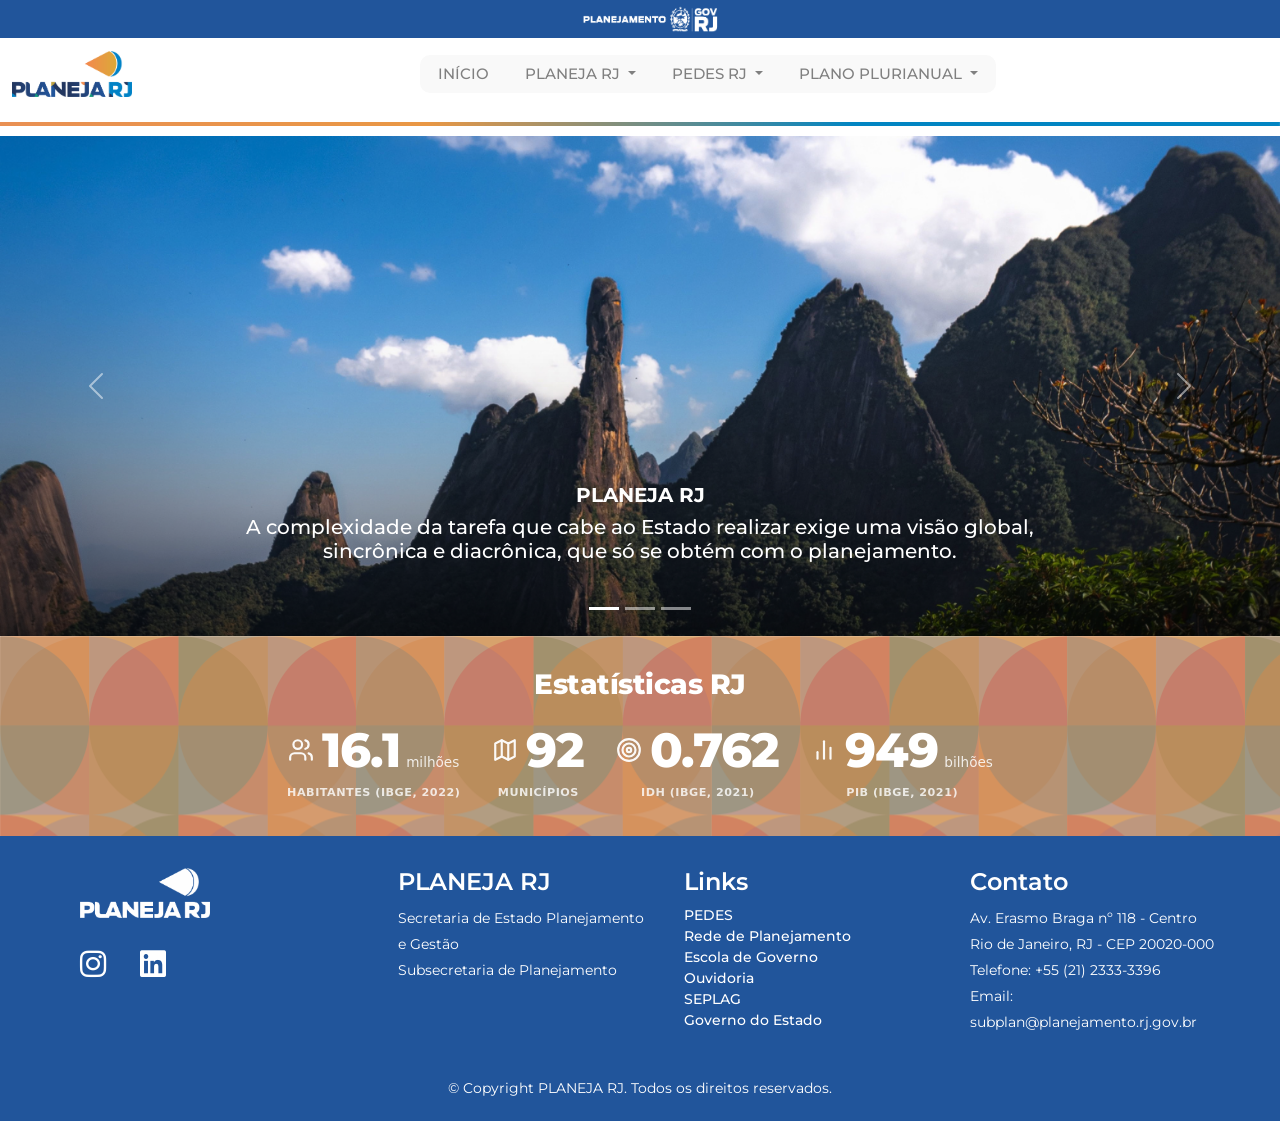
==== index.html @ cf270f9d "Adiciona arquivos do site PlanejaRJ" ====
<!DOCTYPE html>
<html lang="pt-br">

<head>

  <meta charset="UTF-8">
  <meta name="viewport" content="width=device-width, initial-scale=1.0">
  <title>PLANEJA RJ</title>
  <link href="./css/bootstrap.css" rel="stylesheet">
  <link rel="stylesheet" href="https://cdnjs.cloudflare.com/ajax/libs/font-awesome/6.5.1/css/all.min.css"
    integrity="sha512-DTOQO9RWCH3ppGqcWaEA1BIZOC6xxalwEsw9c2QQeAIftl+Vegovlnee1c9QX4TctnWMn13TZye+giMm8e2LwA=="
    crossorigin="anonymous" referrerpolicy="no-referrer" />
  <link href="./style.css" rel="stylesheet">
  <link rel="preconnect" href="https://fonts.googleapis.com">
  <link rel="preconnect" href="https://fonts.gstatic.com" crossorigin>
  <link href="https://fonts.googleapis.com/css2?family=Montserrat:ital,wght@0,100..900;1,100..900&display=swap"
    rel="stylesheet">
  <link rel="icon" type="image/png" sizes="16x16" href="./img/logos/marca_rede_simbolo.png">
  <meta name="adopt-website-id" content="80d0bc96-62ac-4c4d-8ab5-12bcbbb81f95" />
  <script src="//tag.goadopt.io/injector.js?website_code=80d0bc96-62ac-4c4d-8ab5-12bcbbb81f95"
    class="adopt-injector"></script>
</head>

<body>
  <section class="topo">
    <div class="link-topo">
      <!-- <a href="http://www.siplag.rj.gov.br/" class="footer-link">SIPLAG</a>
      <a href="https://siafe2.fazenda.rj.gov.br/Siafe/faces/login.jsp;jsessionid=0A091C502196FD115B2748863DC5B633"
        class="footer-link">SIAFE</a> -->
    </div>
    <div class="logoss">
      <div class="logos-topo">
        <a href="https://redeplan.planejamento.rj.gov.br/" target="_blank" class="redinv-topo"> <img class="redinv-topo"
            src="./assets/img/logos/redeplan_marca_reduzida_negativo.png" alt="Rede de Planejamento">
        </a>

        <a href="https://pedes.planejamento.rj.gov.br/" target="_blank" class="redor-topo"> <img class="redor-topo"
            src="./assets/img/logos/pedes_marca_2026_negativo.png" alt="PEDES">
        </a>
      </div>
    </div>
    <img class="planejamento-topo" src="./assets/img/logos/Avatar_Planejamento_Negativo.png" alt="">
  </section>

  <header>
    <nav class="navbar navbar-expand-lg bg-body-tertiary">
      <div class="container-fluid">
        <a class="navbar-brand" href="./index.html"><img class="logo" src="./assets/img/logos/planeja_rj_cor.png"
            alt="Planeja RJ"></a>
        <button class="navbar-toggler" type="button" data-bs-toggle="collapse" data-bs-target="#navbarNav"
          aria-controls="navbarNav" aria-expanded="false" aria-label="Toggle navigation">
          <span class="navbar-toggler-icon"></span>
        </button>
        <div class="collapse navbar-collapse justify-content-center" id="navbarNav">
          <ul class="navbar-nav bgnav">
            <li class="nav-item">
              <a class="nav-link" aria-current="page" href="./index.html">INÍCIO</a>
            </li>
            <li class="nav-item dropdown">
              <a class="nav-link dropdown-toggle" href="#" role="button" data-bs-toggle="dropdown"
                aria-expanded="false">
                PLANEJA RJ
              </a>
              <ul class="dropdown-menu">
                <li><a class="dropdown-item" href="./PLANEJA/o-que-e.html">O que é?</a></li>
                <li><a class="dropdown-item" href="./PLANEJA/longo-prazo.html">Horizonte de longo prazo</a>
                </li>
                <li><a class="dropdown-item" href="./PLANEJA/visao-territorial.html">Visão territorial</a></li>
                <li><a class="dropdown-item" href="./PLANEJA/gestao-evidencias.html">Gestão baseada em evidências</a>
                </li>
                <li><a class="dropdown-item" href="./PLANEJA/estudos-publicacoes.html">Estudos e Publicações</a></li>
              </ul>
            </li>
            <li class="nav-item dropdown">
              <a class="nav-link dropdown-toggle" href="#" role="button" data-bs-toggle="dropdown"
                aria-expanded="false">
                PEDES RJ
              </a>
              <ul class="dropdown-menu">
                <li><a class="dropdown-item" href="./PEDES/o-que-e-pedes.html">O que é?</a></li>
                <li><a class="dropdown-item" href="./PEDES/missoes.html">Missões</a></li>
                <li><a class="dropdown-item" href="./PEDES/ciclo-pedes.html">Ciclo Pedes</a></li>
                <li><a class="dropdown-item" href="./PEDES/monitoramento.html">Monitoramento</a></li>
                <li><a class="dropdown-item" href="./PEDES/legislacao-pedes.html">Legislação</a></li>
              </ul>
            </li>
            <li class="nav-item dropdown">
              <a class="nav-link dropdown-toggle" href="#" role="button" data-bs-toggle="dropdown"
                aria-expanded="false">
                PLANO PLURIANUAL
              </a>
              <ul class="dropdown-menu">
                <li><a class="dropdown-item" href="./PPA/o-que-e-ppa.html">O que é?</a></li>
                <li><a class="dropdown-item" href="./PPA/monitoramento.html">Monitoramento</a></li>
                <li><a class="dropdown-item" href="./PPA/legislacao-ppa.html">Legislação</a></li>
              </ul>
            </li>
          </ul>
        </div>
        <a href="https://www.rj.gov.br/" target="_blank" class="logoplanejamento">
          <img class="logoplanejamento" src="../assets/img/logos/Avatar_Planejamento.png" alt=""></a>
      </div>
    </nav>
    <img class="line" src="./assets/img/logos/linha.png" alt="">
  </header>

  <section>
    <!-- <div class="texto-geral text-justify texto-sitee"> -->
      <div id="carouselExampleCaptions" class="carousel slide">
        <div class="carousel-indicators">
          <button type="button" data-bs-target="#carouselExampleCaptions" data-bs-slide-to="0" class="active"
            aria-current="true" aria-label="Slide 1"></button>
          <button type="button" data-bs-target="#carouselExampleCaptions" data-bs-slide-to="1"
            aria-label="Slide 2"></button>
          <button type="button" data-bs-target="#carouselExampleCaptions" data-bs-slide-to="2"
            aria-label="Slide 3"></button>
        </div>
        <div class="carousel-inner">
          <div class="carousel-item active">
            <img src="./assets/img/home/dedo.png" class="d-block w-100 h-100" alt="...">
            <div class="carousel-caption d-none d-md-block">
              <h5><B>PLANEJA RJ</B></h5>
              <h5>A complexidade da tarefa que cabe ao Estado realizar exige uma visão global, sincrônica e diacrônica,
                que só se obtém com o planejamento.</h5><br>
              <!-- <p class="text-center">akjakj ahajahaaoa aoaoaija aoajoaijaoi aoaoajoajoa.</p> -->
            </div>
          </div>
          <div class="carousel-item">
            <img src="./assets/img/home/mac.png" class="d-block w-100 h-100" alt="...">
            <div class="carousel-caption d-none d-md-block">
              <h5><B>PLANEJA RJ</B></h5>
              <h5>O Estado não é um espaço estático e o planejamento territorial deve compreender e atuar sobre as
                mudanças, absorvendo os conflitos e contradições da produção socioeconômica de territórios e regiões.
              </h5><br>
              <!-- <p class="text-center">akjakj ahajahaaoa aoaoaija aoajoaijaoi aoaoajoajoa.</p> -->
            </div>
          </div>
          <div class="carousel-item">
            <img src="./assets/img/home/paraty.png" class="d-block w-100 h-100" alt="...">
            <div class="carousel-caption d-none d-md-block">
              <h5><B>PLANEJA RJ</B></h5>
              <h5>Planejar é traçar um caminho para um objetivo: <BR>é a primeira função da administração e a base das
                demais.</h5><br>
              <!-- <p class="text-center">akjakj ahajahaaoa aoaoaija aoajoaijaoi aoaoajoajoa.</p> -->
            </div>
          </div>
        </div>
        <button class="carousel-control-prev" type="button" data-bs-target="#carouselExampleCaptions"
          data-bs-slide="prev">
          <span class="carousel-control-prev-icon" aria-hidden="true"></span>
          <span class="visually-hidden">Previous</span>
        </button>
        <button class="carousel-control-next" type="button" data-bs-target="#carouselExampleCaptions"
          data-bs-slide="next">
          <span class="carousel-control-next-icon" aria-hidden="true"></span>
          <span class="visually-hidden">Next</span>
        </button>
      </div>
    </div>
    <!-- <br> -->

    <section class="stats-section">
      <h2 class="stats-title">Estatísticas RJ</h2>

      <div class="stats-grid">
        <!-- Item 1 -->
        <div class="stat-card">
          <div class="stat-number-box">
            <svg class="stat-icon" viewBox="0 0 24 24" fill="none" stroke="currentColor" stroke-width="2"
              stroke-linecap="round" stroke-linejoin="round">
              <path d="M16 21v-2a4 4 0 0 0-4-4H6a4 4 0 0 0-4 4v2"></path>
              <circle cx="9" cy="7" r="4"></circle>
              <path d="M22 21v-2a4 4 0 0 0-3-3.87"></path>
              <path d="M16 3.13a4 4 0 0 1 0 7.75"></path>
            </svg>
            <span class="stat-num" data-target="16.1" data-decimals="1">0</span>
            <span class="stat-unit">milhões</span>
          </div>
          <p class="stat-label">HABITANTES (IBGE, 2022)</p>
        </div>

        <!-- Item 2 -->
        <div class="stat-card">
          <div class="stat-number-box">
            <svg class="stat-icon" viewBox="0 0 24 24" fill="none" stroke="currentColor" stroke-width="2"
              stroke-linecap="round" stroke-linejoin="round">
              <path d="M3 6l6-3 6 3 6-3v15l-6 3-6-3-6 3V6z"></path>
              <path d="M9 3v15"></path>
              <path d="M15 6v15"></path>
            </svg>
            <span class="stat-num" data-target="92" data-decimals="0">0</span>
          </div>
          <p class="stat-label">MUNICÍPIOS</p>
        </div>

        <!-- Item 3 -->
        <div class="stat-card">
          <div class="stat-number-box">
            <svg class="stat-icon" viewBox="0 0 24 24" fill="none" stroke="currentColor" stroke-width="2"
              stroke-linecap="round" stroke-linejoin="round">
              <circle cx="12" cy="12" r="10"></circle>
              <circle cx="12" cy="12" r="6"></circle>
              <circle cx="12" cy="12" r="2"></circle>
            </svg>
            <span class="stat-num" data-target="0.762" data-decimals="3">0</span>
          </div>
          <p class="stat-label">IDH (IBGE, 2021)</p>
        </div>

        <!-- Item 4 -->
        <div class="stat-card">
          <div class="stat-number-box">
            <svg class="stat-icon" viewBox="0 0 24 24" fill="none" stroke="currentColor" stroke-width="2"
              stroke-linecap="round" stroke-linejoin="round">
              <line x1="18" y1="20" x2="18" y2="10"></line>
              <line x1="12" y1="20" x2="12" y2="4"></line>
              <line x1="6" y1="20" x2="6" y2="14"></line>
            </svg>
            <span class="stat-num" data-target="949" data-decimals="0">0</span>
            <span class="stat-unit">bilhões</span>
          </div>
          <p class="stat-label">PIB (IBGE, 2021)</p>
        </div>
      </div>
    </section>

  </section>

  <footer>
    <div id="footer_content">
      <div id="footer_contacts menuu">
        <img class="img-footer" src="./assets/img/logos/planeja_rj_branco.png" alt=""><br><br>
        <div class="logos-footer">
          <!-- <div id="footer_socialmedia">
            <a href="https://www.youtube.com/@RededePlanejamentoRJ/videos" target="_blank" class="footer-link"
              id="youtube">
              <i class="fa-brands fa-youtube"></i>
            </a>
          </div> -->
          <div id="footer_socialmedia">
            <a href="https://www.instagram.com/seplagrj?igsh=MXRneDh1bnNnc2w5aA==" target="_blank" class="footer-link"
              id="instagram">
              <i class="fa-brands fa-instagram"></i>
            </a>
          </div>
          <div id="footer_socialmedia">
            <a href="https://www.linkedin.com/company/seplagrj/?originalSubdomain=br" target="_blank"
              class="footer-link" id="linkedin">
              <i class="fa-brands fa-linkedin"></i>
            </a>
          </div>
        </div>
        <!-- <div class="logos-footer">
          <div class="logos-footer2">
            <a href="" target="_blank"><img class="redor" src="../img/logos/redor-negativo.svg" alt=""></a>
            <a href="" target="_blank"><img class="redor" src="../img/logos/redinv-negativo.svg" alt=""></a>
            <a href="" target="_blank"><img class="redor" src="../img/logos/redeplan-negativo.svg" alt=""></a>
          </div>
        </div> -->
      </div>

      <ul class="footer-list menuuu">
        <li>
          <h4>PLANEJA RJ</h4>
        </li>
        <p>Secretaria de Estado Planejamento e Gestão<br>
          Subsecretaria de Planejamento
        </p>
      </ul>

      <ul class="footer-list menuu">
        <li>
          <h4>Links</h4>
        </li>
        <li><a href="https://pedes.planejamento.rj.gov.br/" target="_blank" class="footer-link">PEDES</a></li>
        <li><a href="https://redeplan.planejamento.rj.gov.br/" target="_blank" class="footer-link">Rede de
            Planejamento</a></li>
        <li><a href="https://egep.planejamento.rj.gov.br/egep/" target="_blank" class="footer-link">Escola de
            Governo</a></li>
        <li><a href="https://www.rj.gov.br/planejamento/Ouvidoria_Interna_e_Transparencia" target="_blank"
            class="footer-link">Ouvidoria</a></li>
        <li><a href="https://www.rj.gov.br/planejamento/" target="_blank" class="footer-link">SEPLAG</a></li>
        <li><a href="https://www.rj.gov.br/" target="_blank" class="footer-link">Governo do Estado</a></li>
      </ul>

      <ul class="footer-list menuuu">
        <li>
          <h4>Contato</h4>
        </li>
        <p>
          Av. Erasmo Braga nº 118 - Centro <br>
          Rio de Janeiro, RJ - CEP 20020-000<br>
          Telefone: +55 (21) 2333-3396 <br>
          Email: subplan@planejamento.rj.gov.br
        </p>
      </ul>
    </div>

    <p class="fim">© Copyright PLANEJA RJ. Todos os direitos reservados.</p>
  </footer>


  <script src="./js/jquery.min.js"></script>
  <script src="./js/navbar-rodape.js"></script>
  <script src="./js/bootstrap.bundle.js"></script>
  <script src="./js/cookies.js"></script>


  <script>
    document.addEventListener("DOMContentLoaded", () => {
      const counters = document.querySelectorAll(".stat-num");
      const duration = 1200; // Animação rápida de 1.2s

      const animateCounter = (counter) => {
        const target = parseFloat(counter.getAttribute("data-target"));
        const decimals = parseInt(counter.getAttribute("data-decimals")) || 0;
        const startTime = performance.now();

        const update = (currentTime) => {
          const elapsed = currentTime - startTime;
          const progress = Math.min(elapsed / duration, 1);

          // Suavização (Ease-out quad)
          const easeProgress = 1 - Math.pow(1 - progress, 2);
          const currentVal = easeProgress * target;

          counter.innerText = currentVal.toFixed(decimals);

          if (progress < 1) {
            requestAnimationFrame(update);
          } else {
            counter.innerText = target.toFixed(decimals);
          }
        };

        requestAnimationFrame(update);
      };

      const observer = new IntersectionObserver((entries, observer) => {
        entries.forEach(entry => {
          if (entry.isIntersecting) {
            animateCounter(entry.target);
            observer.unobserve(entry.target);
          }
        });
      }, { threshold: 0.4 });

      counters.forEach(counter => observer.observe(counter));
    });
  </script>

</body>

</html>
---- style.css ----
/* GERAL */

:root {
  --azulclaro: #569efe;
  --azulescuro: #21559b;
  --laranja: #3399ff;
  --dourado: #cc9900;
  --verde: #009900;
  --verdeclaro: #5ca47a;
  --cinzatopo: #f9f9f9;
  --cinzaescuro: #66666a;
  --branco: #fff;
  --pretoclaro: #15233c;
  --redesfundo: #0F5D96;
}

body {
  font-size: 17px;
  font-family: "Montserrat", sans-serif;
}


h1 {
  padding: 15px;
  font-size: 28px;
  font-weight: 700;
  text-align: center;
  color: var(--azulescuro);
}

p {
  text-align: left;
  line-height: 26px;
}

a {
  color: var(--laranja);
  padding: 0px;
  font-weight: 700;
  font-size: 17px;
  text-decoration: none;
}

a:hover {
  color: var(--azulescuro);
  transition: all 0.4s;
}

strong {
  color: var(--cinzaescuro);
}

h4 {
  font-weight: 600;
}

.texto-geral {
  line-height: 31px;
  color: var(--cinzaescuro);
  font-size: 18px;
  font-weight: 400;
}

.azull {
  color: var(--azulescuro);
}

/* TOPO */

.topo {
  display: flex;
  align-items: center;
  justify-content: space-between;
  background-color: var(--azulescuro);
  padding: 2px 0px;
  font-weight: 500;
}

.link-topo>a {
  color: var(--branco);
  font-size: 14px;
  margin: 0px 10px;
  font-weight: 500;
}

.link-topo {
  margin-left: 150px;
}


.redor,
.redinv,
.redeplan img {
  width: 28px;
}

.redinv-topo {
  width: 85px;
}

.redor-topo {
  width: 68px;
  margin-right: 7px;
  margin-left: 5px;
}

.links-topo-titulo {
  color: var(--branco);
  font-size: 14px;
  margin: 0px 10px;
  margin-right: 20px;
}

.logoss {
  display: flex;
  align-items: center;
  margin-right: 30px;
}

.logos-topo {
  margin-right: 115px;
  padding-bottom: 2px;
}

.nome {
  display: inline-block;
  color: var(--branco);
  font-size: 16px;
  margin: 0px 10px 0px 0px;
}

.planejamento-topo {
  width: 150px;
  height: auto;
  margin: auto;
}

.offset-md-1-1 {
  margin-left: 7%;
}

@media screen and (max-width: 1650px) {
  .logos-topo {
    margin-right: 0px;
  }

  .logoss {
    margin-right: 20px;
  }
}

@media screen and (max-width: 1400px) {

  .offset-md-1-1 {
    margin-left: 18%;
  }
}

@media screen and (max-width: 1199px) {

  .offset-md-1-1 {
    margin-left: 10%;
  }
}

@media screen and (max-width: 991px) {

  .offset-md-1-1 {
    margin-left: 20%;
  }
}

@media screen and (max-width: 768px) {

  .offset-md-1-1 {
    margin-left: 15%;
  }
}

@media screen and (max-width: 768px) {

  .offset-md-1-1 {
    margin-left: 10%;
  }
}

@media screen and (max-width: 1300px) {

  .logos-topo,
  .link-topo {
    display: none;
  }
}

@media screen and (min-width: 1300px) {
  .planejamento-topo {
    display: none;
  }
}

/* MENU */

.logo {
  width: 120px;
  height: 60px;
  margin-left: 150px;
  height: auto;
}

.logoplanejamento {
  display: inline;
  width: 270px;
  height: 60px;
  max-width: 100%;
  margin-right: 120px;
  height: auto;
}

.logoplanejamento2 {
  display: none;
}

.bgnav {
  background-color: #f9f9f9;
  border-radius: 10px;
  font-weight: bold;
}

.bgnav li {
  padding-right: 10px;
  padding-left: 10px;
}

.nav-link {
  color: #808080;
  font-family: "Montserrat", sans-serif;
  font-size: 15px;
  font-weight: 500;
}

.nav-link:hover {
  color: var(--laranja);
}

.navbar-nav .nav-link.active,
.navbar-nav .nav-link.show {
  color: var(--laranja);
  font-weight: 600;
}

.line {
  width: 100%;
}

.links {
  font-weight: 500;
  color: var(--azulescuro);
}

.dropdown-item {
  display: block;
  width: 100%;
  padding: var(--bs-dropdown-item-padding-y) var(--bs-dropdown-item-padding-x);
  clear: both;
  font-size: 16px;
  font-weight: 500;
  color: #808080;
  text-align: inherit;
  text-decoration: none;
  white-space: nowrap;
  background-color: transparent;
  border: 0;
  border-radius: var(--bs-dropdown-item-border-radius, 0);
}

.dropdown-item:hover,
.dropdown-item:focus {
  color: var(--bs-dropdown-link-hover-color);
  background-color: var(--bs-dropdown-link-hover-bg);
  font-weight: 600;
  transform: 0.3;
}

/* LISTA */

.lista {
  text-align: left;
}

/* FOTO */

.foto {
  display: flex;
  width: 100%;
  text-align: center;
  margin: 30px 0px;
}

.marcacao {
  margin: 10px 300px;
}

/* PAINEL */

.modal-painel {
  display: flex;
  justify-content: center;
  border: none;
  width: 100% !important;
  height: 100vh !important;
  margin-top: 0px;
  overflow: hidden;
}

.testedecima {
  display: flex;
  justify-content: center;
  position: absolute;
  background-color: var(--azulescuro);
  color: var(--branco);
  height: 48px;
  width: 100vw;
  font-size: 30px;
  font-weight: 700;
}

.caderno {
  display: flex;
  justify-content: center;
  position: absolute;
  color: var(--branco);
  height: 48px;
  width: 100vw;
  font-size: 30px;
  font-weight: 700;
  background-color: #5CA47A;
}

@media screen and (max-width: 1150px) {
  .modal-painel {
    padding: 0px 20px;
  }
}

.section-description {
  text-align: center;
  margin: 50px 145px;
}

/* GRID */

.grid {
  display: grid;
  margin: 0% 9%;
  grid-template-columns: 1fr 1fr 1fr;
  grid-template-rows: 1fr 1fr;
  gap: 5px 5px;
  grid-auto-flow: row;
  grid-template-areas:
    "g1 g2 g2"
    "g1 g3 g4"
    ". . .";
}

.g1 {
  grid-area: g1;
}

.g1 img {
  grid-area: g1;
}

.crr {
  position: absolute;
  margin-left: -50px;
  margin-top: -100px;
  z-index: 1;
}

.cards {
  display: flex;
  flex-direction: column;
  justify-content: flex-end;
  height: 100%;
  padding: 30px;
  position: relative;
  z-index: 2;
}

.g2 {
  grid-area: g2;
  background-image: url(./assets/img/home/site_banner_home02.png);
  background-size: cover;
}

.g3 {
  grid-area: g3;
  background-image: url(./assets/img/home/site_banner_home03.png);
  background-size: auto;
  background-position: top;
}

.g4 {
  grid-area: g4;
  background-image: url(./assets/img/home/site_banner_home04.png);
  background-size: cover;
}

.titulo-card,
.descricao-card {
  margin: 5px;
}

.titulo-card {
  align-self: flex-start;
  background-color: rgba(255, 255, 255, 0.2);
  color: var(--branco);
  border: 2px solid var(--branco);
  padding: 5px 10px;
  font-size: 15px;
  font-weight: bold;
  text-transform: uppercase;
}

.descricao-card {
  margin-top: 10px;
  font-size: 18px;
  color: var(--branco);
  font-weight: 400;
}

.aaa {
  position: relative;
  background-size: cover;
  background-position: center;
}

.aaa::before {
  content: "";
  position: absolute;
  top: 67%;
  left: 0;
  width: 100%;
  height: 33%;
  background-image: linear-gradient(to top, rgba(10, 43, 95, 0.557), transparent);
  z-index: 1;
}

.aaa:hover::before {
  transition: 0.3s;
  background-image: linear-gradient(to top,
      rgba(9, 22, 41, 0.765),
      transparent);
}

.item:hover {
  color: var(--branco);
}

@media screen and (max-width: 1650px) {
  .logoplanejamento {
    margin-right: 0px;
  }

  .logo,
  .link-topo {
    margin-left: 10px;
  }
}

@media screen and (max-width: 1299px) {
  .logo {
    margin-left: 0px;
  }

  .logoplanejamento,
  .links-topo-titulo {
    display: none;
  }

  .descricao-card {
    font-size: 14px;
  }

  .titulo-card {
    font-size: 14px;
  }
}

/* @media screen and (max-width: 900px) {

.carousel-item.active,
  .carousel-item-next,
  .carousel-item-prev {
    height: auto;
  }
} */

@media screen and (max-width: 991px) {
  .grid {
    display: flex;
    flex-direction: column;
  }

  .aaa {
    height: 180px;
  }

  .carousel-item {
    height: 100%;
  }

  .crr {
    position: absolute;
    margin-left: -20px;
  }

  .d-md-block {
    display: block !important;
  }
}

/* FOOTER */

footer {
  margin-top: 100px;
  width: 100%;
  color: var(--branco);
  font-size: 14px;
}

footer>h4 {
  font-weight: bolder;
  margin: 0px;
  padding: 0px;
}

.footer-list {
  display: flex;
  flex-direction: column;
  gap: 0.25;
  list-style: none;
}

.footer-link {
  text-decoration: none;
  margin: 0px;
  font-size: 14px;
  font-weight: 500;
}

.img-fluid {
  width: 100%;
  height: 100%;
  object-fit: cover;
  /* Preenche todo o bloco sem deixar sobra preta */
  object-position: center 35%;
  /* Move a imagem/ícone levemente para cima para centralizar visualmente */
  display: block;
}

.img-footer {
  width: 130px;
}

.logos-footer {
  display: flex;
  gap: 20px;
  padding: 10px 0px 0px 0px;
}

.logos-footer2>a {
  margin: 0px;
  padding: 0px 30px 0px 0px;
}

#footer_content {
  background-color: var(--azulescuro);
  display: grid;
  grid-template-columns: repeat(4, 1fr);
  padding: 2rem 3.5rem 0.5rem 5rem;
}

#footer_contacts {
  margin-bottom: 0.75rem;
  padding: 0px 0px 0px 32px;
}

#footer_socialmedia {
  display: flex;
  text-decoration: none;
  gap: 2rem;
}

#footer_socialmedia,
.footer-link {
  height: 2.5rem;
  width: 2.5rem;
  color: var(--branco);
  transition: all 0.4s;
}

#footer_socialmedia,
.footer-link i {
  font-size: 30px;
}

#footer_socialmedia,
.footer-link:hover {
  color: var(--laranja);
}

.footer-list>p {
  text-align: left;
}

.fim {
  text-align: center;
  color: var(--branco);
  background-color: var(--azulescuro);
  margin-bottom: 0px;
  padding-bottom: 20px;
}

@media screen and (max-width: 950px) {
  #footer_content {
    grid-template-columns: repeat(2, 1fr);
    gap: 2rem;
  }

  .menuu {
    padding: 0px;
  }
}

@media screen and (max-width: 575px) {
  #footer_content {
    display: flex;
    flex-direction: column;
  }

  .menuuu {
    padding: 0px;
  }
}

/* TITULOS */

.titulo-o-que-e {
  color: var(--pretoclaro);
  font-weight: bold;
  margin: 30px 0px 50px 0px;
}

.azull {
  color: var(--azulescuro);
}


.bulet h3::after {
  content: "";
  position: relative;
  display: block;
  width: 80px;
  height: 3px;
  background: var(--laranja);
  top: 5px;
  bottom: 0;
  margin-left: auto;
  margin-right: auto;
}

.subtitulo {
  color: var(--laranja);
  margin: 2% 20% 0% 20%;
  font-size: 18px;
  font-weight: 700;
  text-transform: uppercase;
}

.titulo-texto {
  color: var(--laranja) !important;
}

.margin {
  margin: 0px;
}

/* TEXTO SITE */

.texto-site {
  font-size: 17px;
  margin: 1% 20% 0% 20%;
  text-align: left;
}

.texto-sitee {
  font-size: 17px;
  margin: 1% 10% 0% 10%;
  text-align: left;
}


@media screen and (max-width: 950px) {

  .texto-site,
  .texto-sitee {
    margin: 1% 5% 0% 5%;
  }

  .subtitulo {
    margin: 3% 10% 2% 10%;
  }
}

/* BOX */

.boxes {
  margin-top: 5px;
}

.box {
  color: var(--azulescuro);
  font-weight: 700;
  align-self: stretch;
  text-align: left;
}

.box:hover {
  color: var(--laranja);
}

/* IMAGEM */

.imagem-esquemanovo {
  width: 75%;
  margin: auto;
  margin-top: 10px;
  display: flex;
  flex-wrap: wrap;
}

.imagem-esquema {
  width: 90%;
  margin: auto;
  margin-top: 10px;
  display: flex;
  flex-wrap: wrap;
}

.imagem-esquema2 {
  width: 60%;
  margin: auto;
  margin-top: 10px;
  display: flex;
  flex-wrap: wrap;
}

.imagem-esquema3 {
  width: 30%;
  margin: auto;
  margin-top: 10px;
  display: flex;
  flex-wrap: wrap;
}

.imagem-esquema4 {
  width: 50%;
  margin: auto;
  margin-top: 10px;
  display: flex;
  flex-wrap: wrap;
}

.ods-icone {
  width: 10%;
  margin: 10px 0 0 0;
  display: flex;
  flex-wrap: wrap;
  justify-content: flex-start;
}

.ods-container {
  display: flex;
  flex-wrap: wrap;
  justify-content: flex-start;
  gap: 12px;
  margin-top: 15px;
}

@media screen and (max-width: 990px) {

  .imagem-esquema2,
  .imagem-esquema4 {
    width: 90%;
  }

  .ods-icone {
    width: 25%;
  }

  .ods-container {
    justify-content: center;
  }
}

/* NOTÍCIAS */

.noticias-grid {
  display: grid;
  grid-template-columns: 1fr 1fr 1fr 1fr;
  margin: 1% 20% 1% 20%;
  justify-content: center;
  justify-items: center;
}

.card {
  margin: 5px;
  background-color: var(--cinzatopo);
}

.card-text {
  text-align: center;
  line-height: 1.3rem;
  font-size: 16px;
}

.card-title {
  font-weight: 600;
}

@media screen and (max-width: 1650px) {
  .noticias-grid {
    grid-template-columns: 1fr 1fr 1fr;
    margin: 1% 20% 1% 20%;
  }
}

@media screen and (max-width: 1300px) {
  .noticias-grid {
    margin: 1% 10% 1% 10%;
  }
}

@media screen and (max-width: 1050px) {
  .noticias-grid {
    grid-template-columns: 1fr 1fr;
  }
}

@media screen and (max-width: 750px) {
  .noticias-grid {
    grid-template-columns: 1fr;
  }
}

.titulo-noticia {
  margin-top: 100px;
  text-transform: uppercase;
  font-weight: 600;
  margin: 5% 20% 0% 20%;
}

.datinha {
  text-align: center;
  margin-top: 20px;
  font-size: 14px;
}

.link-destak {
  color: #006699;
  outline: none;
  text-decoration: underline;
}

.link-destak:hover {
  color: var(--azulclaro);
}

.varios-links {
  background-color: var(--cinzatopo);
  padding: 10px 20px;
}

/* CONTATO */

.card-atribuicoes {
  background-color: #f6f6f6;
  padding-top: 20px;
  padding-bottom: 20px;
  border-radius: 10px;
}

.bold {
  font-weight: 700;
  color: var(--branco);
  font-size: 19px;
}

/* ELABORAÇÃO */

.legislacaoppa {
  display: flex;
  flex-direction: column;
  align-content: stretch;
  justify-content: center;
  background-color: var(--azulescuro);
  padding: 20px;
  border-radius: 5px;
}


.quadrados-elaboracao {
  display: grid;
  grid-template-columns: 1fr 1fr;
}

.quadrado {
  background-color: var(--verdeclaro);
  padding: 20px;
  margin: 10px;
  border-radius: 5px;
}

.quadrado-tit {
  font-weight: 700;
  color: var(--branco);
  font-size: 18px;
  text-align: left;
}

.quadrado-text {
  color: var(--cinzatopo);
  font-size: 15px;
  text-align: left;
}

@media screen and (max-width: 1100px) {
  .quadrados-elaboracao {
    display: flex;
    flex-wrap: wrap;
    flex-direction: column;
  }
}

.quadrados-monitoramento,
.quadros-org-central {
  display: flex;
  flex-wrap: wrap;
  flex-direction: column;
  margin: 0px;
}

.quadro {
  background-color: var(--dourado);
  color: var(--branco);
  padding: 30px 30px 15px 30px;
  margin: 10px;
  margin-bottom: 0px;
  border-radius: 10px;
}


/* ORGÃO CENTRAL */

.quadros-org-central2 {
  margin: 1% 20% 0% 20%;
  gap: 50px;
  padding: 20px;
  background-color: var(--cinzatopo);
  border-radius: 10px;
}

.orgaoimagem {
  width: 150px;
  height: 150px;
  margin-bottom: 10px;
}

.quadros-org-central3 {
  display: none;
  margin: 1% 20% 0% 20%;
  background-color: var(--cinzatopo);
  border-radius: 20px;
  gap: 50px;
  padding: 20px;
}

.quadro2 {
  display: flex;
  flex-direction: column;
  align-items: center;
}

.quadro3 {
  display: grid;
  grid-template-columns: 1fr 1fr 1fr;
  gap: 50px;
  padding: 20px;
  justify-items: center;
}

.quadro4 {
  display: grid;
  grid-template-columns: 1fr 1fr 1fr;
  gap: 50px;
  padding: 5px 20px;

}

@media screen and (max-width: 1100px) {

  .quadros-org-central2,
  .quadro3,
  .quadro4 {
    display: none;
  }

  .orgaoimagem {
    width: 100px;
    height: 100px;
    margin-bottom: 10px;
  }

  .quadros-org-central3 {
    display: flex;
    flex-wrap: wrap;
    flex-direction: column;
  }
}

/* PROGRAMAÇÃO PPA */

.varios-links2 {
  display: flex;
  flex-direction: column;
  background-color: var(--cinzatopo);
  width: 50%;
  gap: 20px;
}

.prog {
  background-color: var(--azulescuro);
}

.prog4 {
  background-color: #eeeeee;
}

.quadrado-tit2 {
  font-weight: 700;
  color: var(--branco);
  font-size: 26px;
  text-align: center;
  margin-top: 20px;
}

.boxes2 {
  color: var(--branco);
  text-align: left;
}

.box2 {
  font-size: 16px;
  color: var(--branco);
}

.box2:hover {
  color: var(--laranja);
}

.box3 {
  font-size: 16px;
  color: #000;
}

.box3:hover {
  color: var(--laranja);
}

.ppa-anterior {
  display: flex;
  justify-content: center;
}

.legislacao-ppa {
  display: flex;
  justify-content: center;
  margin: 1% 15% 0% 15%;
}

@media screen and (max-width: 1100px) {
  .legislacao-ppa {
    margin: 1% 0% 0% 0%;
  }
}

.breadcrumb {
  font-size: 15px;
  font-weight: 500;
}

.breadcrumb a {
  font-size: 15px;
  font-weight: 500;
  text-decoration: none;
  color: var(--cinzaescuro);
}

.breadcrumb a:hover {
  text-decoration: underline;
}

@media screen and (max-width: 1100px) {
  .breadcrumb {
    display: none;
  }
}



/* BOTÃO BACK TO TOP */

#btn-back-to-top {
  position: fixed;
  bottom: 20px;
  right: 20px;
  display: none;
  background-color: var(--laranja);
  transition: background 0.5s;
}

#btn-back-to-top:hover {
  background-color: var(--redesfundo);
}

.btn-danger {
  --bs-btn-color: #fff;
  --bs-btn-bg: var(--laranja);
  --bs-btn-border-color: var(--laranja);
  --bs-btn-hover-color: #fff;
  --bs-btn-hover-bg: var(--azulescuro);
  --bs-btn-hover-border-color: var(--azulescuro);
  --bs-btn-active-bg: var(--azulescuro);
  --bs-btn-active-border-color: var(--azulescuro);
}

.institucional {
  background: var(--laranja);
}


/* FILTRO */

#myBtnContainer {
  display: flex;
  gap: 20px;
  margin-top: 20px;
  justify-content: center;
}

.opcoes {
  display: grid;
  grid-template-columns: 1fr 1fr 1fr;
  overflow: hidden;
  gap: 20px;
}

.quadradinho {
  display: flex;
  flex-wrap: wrap;
  flex-direction: column;
  align-items: center;
}

.img-quadradinho {
  width: 250px;
}

.texto-quadradinho {
  padding: 20px;
  width: 250px;
  background-color: var(--cinzatopo);
  text-align: center;
  line-height: 1.2;
}

.show {
  display: block;
}

.container {
  margin-top: 20px;
}

/* Style the buttons */
.btn {
  border: none;
  outline: none;
  padding: 12px 16px;
  background-color: #f1f1f1;
  cursor: pointer;
}

.btn:hover {
  background-color: #ddd;
}

.btn.active {
  background-color: #666;
  color: white;
}

/* HOME - O QUE É */

.home-oqe {
  display: grid;
  grid-template-columns: 1fr 1fr;
}

.home-oqe-texto {
  text-align: left;
}

.img-home-oqe {
  height: 500px;
  width: 450px;
}

.redess {
  margin-top: 40px;
  background-color: var(--redesfundo);
  padding: 10px 0px 30px 0px;
}

.redess-imagens {
  display: flex;
  justify-content: center;
  gap: 50px;
}

.redess-titulo {
  color: var(--branco)
}

.redess-img {
  width: 200px;
  gap: 20px;
}

@media screen and (max-width: 1100px) {
  .redess-imagens {
    flex-direction: column;
  }
}

/* Atividades Section
--------------------------------*/
#atividade {
  padding: 0px 0px 10px 0px;
}

#atividade #atividade-flters {
  padding: 0;
  margin: 5px 0 35px 0;
  list-style: none;
  text-align: center;
}

#atividade #atividade-flters li {
  cursor: pointer;
  margin: 15px 15px 15px 0;
  display: inline-block;
  padding: 10px 20px;
  font-size: 12px;
  line-height: 20px;
  color: #666666;
  border-radius: 20px;
  text-transform: uppercase;
  background: #fff;
  margin-bottom: 5px;
  transition: all 0.3s ease-in-out;
  font-weight: 600;
}

#atividade #atividade-flters li:hover,
#atividade #atividade-flters li.filter-active {
  background: #006699;
  color: #fff;
}

#atividade #atividade-flters li:last-child {
  margin-right: 0;
}

#atividade .atividade-wrap {
  box-shadow: 0px 2px 12px rgba(0, 0, 0, 0.08);
  transition: 0.3s;
}

#atividade .atividade-wrap:hover {
  box-shadow: 0px 4px 14px rgba(0, 0, 0, 0.16);
}

#atividade .atividade-item {
  position: relative;
  height: auto;
  width: 360px;
  overflow: hidden;
}

#atividade .atividade-item figure {
  background: #000;
  overflow: hidden;
  height: 260px;
  position: relative;
  border-radius: 4px 4px 0 0;
  margin: 0;
}

#atividade .atividade-item figure:hover img {
  opacity: 0.4;
  transition: 0.3s;
}

#atividade .atividade-item figure .link-preview,
#atividade .atividade-item figure .link-details {
  position: absolute;
  display: inline-block;
  opacity: 0;
  line-height: 1;
  text-align: center;
  width: 36px;
  height: 36px;
  background: #fff;
  border-radius: 50%;
  transition: 0.2s linear;
}

#atividade .atividade-item figure .link-preview i,
#atividade .atividade-item figure .link-details i {
  padding-top: 6px;
  font-size: 22px;
  color: #333;
}

#atividade .atividade-item figure .link-preview:hover,
#atividade .atividade-item figure .link-details:hover {
  background: #006699;
}

#atividade .atividade-item figure .link-preview:hover i,
#atividade .atividade-item figure .link-details:hover i {
  color: #fff;
}

#atividade .atividade-item figure .link-preview {
  left: calc(50% - 38px);
  top: calc(50% - 18px);
}

#atividade .atividade-item figure .link-details {
  right: calc(50% - 38px);
  top: calc(50% - 18px);
}

#atividade .atividade-item figure:hover .link-preview {
  opacity: 1;
  left: calc(50% - 44px);
}

#atividade .atividade-item figure:hover .link-details {
  opacity: 1;
  right: calc(50% - 44px);
}

#atividade .atividade-item .atividade-info {
  background: #fff;
  text-align: center;
  padding: 30px;
  height: auto;
  border-radius: 0 0 3px 3px;
}

#atividade .atividade-item .atividade-info h4 {
  color: #006699;
  font-size: 18px;
  font-weight: 700;
  margin-bottom: 18px;
  padding-bottom: 0;
  height: auto;
  width: auto;
}

#atividade .atividade-item .atividade-info h4 a {
  color: #a6a6a6;
}

#atividade .atividade-item .atividade-info h4 a:hover {
  color: #006699;
}

#atividade .atividade-item .atividade-info p {
  padding: 0;
  margin: 0;
  color: #333333;
  font-weight: 500;
  font-size: 14px;
  text-transform: uppercase;
}


/* CONTEUDO VIDEO AULA */

.conteudo-videoaula {
  display: grid;
  grid-template-columns: 1fr 1fr;
}


@media screen and (max-width: 850px) {
  .conteudo-videoaula {
    display: flex;
    flex-direction: column;
  }

  .texto-videoaula {
    margin: 1% 10% 5% 10%;
  }
}


.video-videoaula {
  width: 90%;
  height: 290px;
  align-self: center;
  justify-content: center;
  text-align: center;
  align-items: center;
}

.borda-video {
  border: 1px solid var(--cinzaescuro);
}

.btn-primary {
  background-color: var(--laranja);
}

.btn-primary:hover {
  background-color: var(--azulescuro);
}

.azul {
  background-color: #2D8BBA;
}

.laranja {
  font-size: 20px;
  color: var(--laranja);
  text-transform: uppercase;
}

.titulo-videoaula {
  font-weight: 700;
  text-transform: uppercase;
  color: var(--azulescuro);
}

.navbar-expand-lg1 {
  flex-wrap: nowrap;
  justify-content: center;
}

.navbar-nav2 {
  display: flex;
  flex-direction: row;
  gap: 0px 20px;
  list-style: none;
}


.nav-link2 {
  display: inline-block;
  color: var(--branco);
  background-color: var(--azulescuro);
  font-size: 12px;
  border-radius: 20px;
  font-weight: 600;
  text-transform: uppercase;
  transition: all 0.3s ease-in-out;
  align-items: top;
  margin-bottom: 5px;
  padding: 10px 20px;
}



.nav-link2:hover {
  background-color: var(--azulescuro);
  color: var(--branco);
  padding: 10px 20px;
}

@media (max-width: 900px) {
  .navbar-nav2 {
    flex-direction: column;
    gap: 20px;
    align-items: center;
  }
}

/* HOME */

.ese {
  display: flex;
  padding: 50px 0px 60px 0px;
  background: var(--cinzatopo);
  margin-top: 20px;
}


.home-redeplan {
  display: grid;
  grid-template-columns: 1fr 1fr;
  align-content: center;
}

.texto-home {
  margin-left: 10px;
  margin-bottom: 30px;
}

.img-home {
  align-self: center;
  margin-right: 50px;
}

.texto-home1 {
  align-self: center;
}

.img-home2 {
  width: 90%;
}

.titulo-oqe {
  margin-left: 10px;
  color: var(--azulescuro);
  font-weight: 700;
  font-size: 30px;
  line-height: 0.9;
}

.botao {
  margin-left: 10px;
  color: var(--branco);
  border-radius: 20px;
  padding: 10px 20px;
  background-color: var(--azulescuro);
  font-weight: 500;
  font-size: 15px;
}

.botao:hover {
  background-color: var(--laranja);
  color: var(--branco);

}

@media (max-width: 1200px) {
  .titulo-oqe {
    font-size: 25px;
  }
}

@media (max-width: 950px) {
  .home-redeplan {
    display: flex;
    margin: 0px 50px;
  }

  .img-home {
    display: none;
  }
}


.botao-quadrado {
  color: var(--azulescuro);
}

.quadrados-home {
  display: grid;
  grid-template-columns: 1fr 1fr;
  margin: 50px 0px;
}

.lista-quadrados {
  list-style: none;
  box-shadow: rgba(0, 0, 0, 0.16) 0px 1px 4px;
  border-radius: 20px;
  padding: 20px 15px;
  margin: 10px;
}

.lista-quadrados:hover {
  background-color: var(--cinzatopo);
}

.grid-quadrado {
  display: grid;
  grid-template-columns: 1fr 4fr;
  align-items: center;
}

.img-quadrado {
  width: 80px;
  margin-left: 5px;
}

.titulo-quadrado {
  color: var(--azulescuro);
  font-size: 22px;
  font-weight: 700;
}

.descricao-quadrado {
  color: var(--cinzaescuro);
  font-weight: 400;
  font-size: 15px;
  line-height: 1.2;
}


@media (max-width: 1400px) {
  .textos-quadrado {
    margin-left: 10px;
  }
}

@media (max-width: 990px) {
  .quadrados-home {
    display: flex;
    flex-direction: column;
  }
}

@media (max-width: 490px) {
  .img-quadrado {
    width: 50px;
    margin-left: 10px;
  }
}

@media (max-width: 450px) {
  .grid-quadrado {
    display: flex;
    flex-direction: column;
    gap: 10px;
  }

  .textos-quadrado,
  .descricao-quadrado {
    text-align: center;
  }

  .img-quadrado {
    margin-left: 0px;
  }

  .textos-quadrado {
    margin-left: 0px;
  }

  .quadrados-home {
    margin-right: 25px;
  }
}

.videoyt {
  display: flex;
  width: 90%;
  height: 60vh;
  margin: 0px auto;
}

@media (max-width: 990px) {
  .videoyt {
    width: 100%;
    height: 40vh;
  }
}

.foto-galeria {
  height: 180px;
}

.galeria-evento {
  display: grid;
  grid-template-columns: 1fr 1fr 1fr;
  padding: 0px;
  margin: 0 auto;
  max-width: 100%;
  width: fit-content;
  list-style: none;
}

@media (max-width:1300px) {
  .galeria-evento {
    grid-template-columns: 1fr 1fr;
  }
}

@media (max-width:790px) {
  .galeria-evento {
    grid-template-columns: 1fr;
  }
}

.galeria-evento button {
  border-style: none;
  background-color: transparent;
}

.galeria-evento button:hover {
  border-style: none;
  background-color: transparent;
  opacity: 0.7;
}

.mensagemok {
  font-size: 24px;
  ;
}

.texto-atualiza-base-emendas {
  font-size: 14px;
}

td {
  vertical-align: middle;
}

.novo {
  color: var(--laranja);
  text-transform: uppercase;
  font-weight: 800;
  font-size: 12px;
  vertical-align: middle;
  margin-left: 5px;

}


/* Assistente */

#chat-widget {
  position: fixed;
  bottom: 20px;
  right: 20px;
  font-family: "Montserrat", sans-serif;
  z-index: 999;
}

#chat-toggle {
  width: 80px;
  height: 80px;
  border-radius: 50%;
  border: none;
  background-color: transparent;
  cursor: pointer;
  padding: 0;
  position: relative;
  color: #fff;
}

#chat-toggle img {
  width: 100%;
  height: 100%;
  object-fit: contain;
}


.chat-tooltip {
  position: absolute;
  bottom: 85px;
  right: 0;
  background: var(--laranja);
  padding: 10px 14px;
  border-radius: 10px;
  box-shadow: 0 2px 10px rgba(0, 0, 0, 0.2);
  font-size: 14px;
  white-space: nowrap;
  max-width: none;
  opacity: 0;
  transform: translateY(10px);
  pointer-events: none;
  transition: opacity 0.3s ease, transform 0.3s ease;
}

.chat-tooltip::after {
  content: "";
  position: absolute;
  bottom: -10px;
  right: 20px;
  border-width: 6px;
  border-style: solid;
  border-color: var(--laranja) transparent transparent;
}

.chat-tooltip.visible {
  opacity: 1;
  transform: translateY(0);
  pointer-events: auto;
}

#chat-box {
  display: none;
  width: 300px;
  height: 400px;
  background: white;
  border-radius: 10px;
  box-shadow: 0 4px 20px rgba(0, 0, 0, 0.3);
  position: absolute;
  bottom: 80px;
  right: 0;
  flex-direction: column;
  overflow: hidden;
  font-size: 14px;
}

#chat-header {
  background-color: var(--laranja);
  color: white;
  padding: 10px;
  font-weight: bold;
  display: flex;
  justify-content: space-between;
  /* título à esquerda, seta à direita */
  align-items: center;
  cursor: pointer;
}

#chat-minimize {
  font-size: 18px;
  cursor: pointer;
  margin-right: 5px;
  transition: transform 0.3s ease;
}

#chat-box.minimized #chat-minimize {
  transform: rotate(180deg);
}

#chat-body {
  flex: 1;
  padding: 10px;
  overflow-y: auto;
}

#chat-input {
  border: none;
  padding: 10px;
  border-top: 1px solid #ddd;
  width: 100%;
  border-radius: 0px 0px 10px 10px;
  box-sizing: border-box;
}

.chat-message {
  display: flex;
  align-items: flex-start;
  margin-bottom: 10px;
}

/* Imagem do bot */
.bot-avatar {
  width: 32px;
  height: 32px;
  border-radius: 50%;
  margin-right: 8px;
}

/* Balão da mensagem */
.message-bubble {
  background-color: #f1f0f0;
  padding: 10px 14px;
  border-radius: 12px;
  max-width: 220px;
  font-size: 12px;
  line-height: 1.4;
  position: relative;
  display: flex;
  flex-direction: row;
}

/* Balão com "rabinho" estilo WhatsApp */
.message-bubble::after {
  content: "";
  position: absolute;
  top: 10px;
  left: -8px;
  width: 0;
  height: 0;
  border-top: 6px solid transparent;
  border-bottom: 6px solid transparent;
  border-right: 8px solid #f1f0f0;
}


/* chat1 */



.box-geral {
  height: 500px;
  display: flex;
  flex-direction: column;
  /* organiza em coluna */
  justify-content: flex-end;
  /* alinha tudo no fim */
  overflow-y: auto;
}

.box1 {
  display: flex;
  flex-direction: row;
  align-items: flex-start;
  margin-bottom: 10px;
}

.bot-avatar1 {
  width: 45px;
  height: 45px;
  margin-right: 8px;
  object-fit: cover;
}


.message-bubble1 {
  position: relative;
  margin: 5px 0;
  padding: 10px 14px;
  border: 1px solid #f7f7f7;
  border-radius: 12px;
  background-color: #f7f7f7;
  text-align: left;
  font-size: 14px;
  line-height: 1.4;
  max-width: 70%;
  word-wrap: break-word;
}

.message-bubble1::after {
  content: "";
  position: absolute;
  top: 12px;
  left: -8px;
  width: 0;
  height: 0;
  border-top: 8px solid transparent;
  border-bottom: 8px solid transparent;
  border-right: 8px solid #f7f7f7;
}

.tit-bot1 {
  font-size: 14px;
  font-weight: 700;
  color: var(--laranja);
  margin-bottom: 4px;
}

.message-bubble1 {
  text-align: left;
}

#chat-input1 {
  font-size: 14px;
  padding: 12px;
  border: 1px solid var(--cinzaescuro);
  width: 100%;
  border-radius: 30px;
  box-sizing: border-box;
  margin-top: 10px;
}

#chat-send1 {
  position: absolute;
  right: 20px;
  top: 55%;
  transform: translateY(-50%);
  background: var(--laranja);
  border: none;
  color: white;
  width: 28px;
  height: 28px;
  border-radius: 50%;
  cursor: pointer;
  font-size: 14px;
  display: flex;
  align-items: center;
  justify-content: center;
  transition: 0.2s ease;
}

#chat-send1:hover {
  background-color: #e67300;
}

.chat-input-area {
  position: relative;
  padding: 8px;
  border-top: 1px solid #e6e5e5;
  background: #fff;
}

.bolinha-caderno {
  color: var(--azulescuro)
}

.nopoint {
  list-style: none;
}

.white {
  color: #fff;
}

.center-img {
  display: block;
  margin-left: auto;
  margin-right: auto;
}

/* box missoes */

.container-cards {
  max-width: 1200px;
  margin: 40px auto;
  padding: 0 20px;
}

/* Grid com 5 colunas (2 linhas para 10 cards) */
.grid-cards {
  display: grid;
  grid-template-columns: repeat(5, 1fr);
  gap: 16px;
  margin-bottom: 30px;
}

/* Estilo individual de cada Card */
.card-item {
  position: relative;
  border-radius: 12px;
  overflow: hidden;
  cursor: pointer;
  box-shadow: 0 4px 10px rgba(0, 0, 0, 0.1);
  transition: transform 0.2s ease, box-shadow 0.2s ease;
  background-color: #f5f5f5;
  aspect-ratio: 1 / 1;
  /* Formato quadrado estilo ODS */
}

.card-item:hover {
  box-shadow: 0 8px 20px rgba(0, 0, 0, 0.2);
}

/* Efeito de zoom na Imagem */
.card-item img {
  width: 100%;
  height: 100%;
  object-fit: cover;
  transition: transform 0.3s ease;
}

.card-item:hover img {
  transform: scale(1.08);
  /* Zoom sutil de 8% */
}

/* Destaque no card selecionado */
.card-item.ativo {
  outline: 4px solid #0056b3;
  outline-offset: -4px;
}

/* Painel de Descrição - Oculto até o primeiro clique */
.painel-descricao {
  display: none;
  /* Escondido por padrão */
  background-color: #ffffff;
  border-left: 6px solid #0056b3;
  border-radius: 8px;
  padding: 24px;
  box-shadow: 0 4px 15px rgba(0, 0, 0, 0.08);
  transition: opacity 0.3s ease;
}

.painel-descricao h3 {
  font-size: 1.4rem;
  margin-bottom: 10px;
  color: #222222;
}

.painel-descricao p {
  font-size: 1rem;
  line-height: 1.6;
  color: #555555;
}

/* Responsividade */
@media (max-width: 992px) {
  .grid-cards {
    grid-template-columns: repeat(3, 1fr);
    /* 3 por linha em telas médias */
  }
}

@media (max-width: 600px) {
  .grid-cards {
    grid-template-columns: repeat(2, 1fr);
    /* 2 por linha em celulares */
  }
}



/* Layout ladinho */
.secao-atividades {
  display: flex;
  flex-direction: column;
  /* Organiza botões em cima e painel embaixo */
  align-items: center;
  gap: 20px;
  /* Espaço entre a linha de botões e o painel de conteúdo */
  width: 100%;
  margin: 30px 0;
}

/* Menu de Botões (Superior e Centralizado) */
.menu-lateral {
  display: grid;
  grid-template-columns: repeat(4, 1fr);
  /* Divide o espaço em 4 colunas iguais */
  gap: 10px;
  /* Espaçamento entre os botões */
  width: 100%;
}

.menu-lateral2 {
  display: grid;
  grid-template-columns: repeat(3, 1fr);
  /* Divide o espaço em 4 colunas iguais */
  gap: 10px;
  /* Espaçamento entre os botões */
  width: 100%;
}

.item-menu {
    width: 100%;
    padding: 12px 10px;
    background-color: var(--cinzatopo); /* Fundo cinza padrão */
    color: #495057;                    /* Texto escuro padrão */
    border: 1px solid #dcdcdc;          /* Borda neutra */
    border-radius: 6px;
    font-weight: 600;
    font-size: 0.85rem;
    line-height: 20px;
    text-align: center;
    cursor: pointer;
    transition: all 0.25s ease;
    display: flex;
    align-items: center;
    justify-content: center;
}

/* ============================================================
   HOVER E ESTADO ATIVO (SELECIONADO)
   ============================================================ */

/* 1º Botão (#3399FF) */
.item-menu.azul.ativo,
.item-menu.azul:hover {
    background-color: #3399FF;
    color: #ffffff;
    border-color: #3399FF;
}

/* 2º Botão (#CC6633) */
.item-menu.dourado.ativo,
.item-menu.dourado:hover {
    background-color: #CC6633;
    color: #ffffff;
    border-color: #CC6633;
}

/* 3º Botão (#BDA141) */
.item-menu.verde.ativo,
.item-menu.verde:hover {
    background-color: #BDA141;
    color: #ffffff;
    border-color: #BDA141;
}

/* 4º Botão (#339966) */
.item-menu.orange.ativo,
.item-menu.orange:hover {
    background-color: #339966;
    color: #ffffff;
    border-color: #339966;
}

.blue { color: #3399FF; }
.orangee { color: #CC6633; }
.gold { color: #BDA141; }
.green { color: #339966; }

/* RESPONSIVIDADE */
@media (max-width: 768px) {
  .menu-lateral {
    grid-template-columns: repeat(2, 1fr);
  }
}

/* Complexos economicos */

.container-seis-itens {
  margin: 30px 0;
  width: 100%;
}

/* Grade de Cards (Organiza em colunas adaptáveis) */
.container-seis-itens {
  width: 100%;
  max-width: 1200px;
  margin: 0 auto;
  padding: 20px 0;
}

/* Grid de 6 colunas alinhadas em linha única na área de trabalho */
.grid-seis-cards {
  display: grid;
  grid-template-columns: repeat(3, 1fr);
  /* 3 por linha em telas menores */
  gap: 16px;
  align-items: center;
  justify-items: center;
}

@media (min-width: 992px) {
  .grid-seis-cards {
    grid-template-columns: repeat(6, 1fr);
    /* 6 em linha horizontal perfeita no PC */
    gap: 20px;
  }
}

/* Item individual */
.card-seis {
  width: 100%;
  max-width: 160px;
  /* Tamanho proporcional igual ao da primeira imagem */
  display: flex;
  justify-content: center;
  align-items: center;
  cursor: pointer;
}

/* Imagem sem bordas extras com efeito PUMP */
.card-seis img {
  width: 100%;
  height: auto;
  display: block;
  border-radius: 50%;
  /* Garante que a área de renderização do hover seja 100% redonda */
  transition: transform 0.3s ease;
}

/* Efeito Pump ao passar o mouse */
.card-seis:hover img {
  transform: scale(1.08);
  /* O "pump" infla suavemente o ícone redondo */
}

/* Efeito ao clicar */
.card-seis:active img {
  transform: scale(0.95);
}

/* Painel que aparece embaixo */
.painel-descricao-seis {
  width: 100%;
  background-color: #ffffff;
  padding: 30px;
  border: 1px solid #e2e8f0;
  border-radius: 10px;
  box-shadow: 0 4px 15px rgba(0, 0, 0, 0.05);
  animation: fadeIn 0.3s ease-in-out;
}

.painel-descricao-seis h3 {
  margin-top: 0;
  color: #1e293b;
  font-size: 1.25rem;
  margin-bottom: 12px;
}

.painel-descricao-seis p {
  color: #475569;
  line-height: 1.6;
  margin: 0;
}

/* Animação suave para o painel */
@keyframes fadeIn {
  from {
    opacity: 0;
    transform: translateY(-6px);
  }

  to {
    opacity: 1;
    transform: translateY(0);
  }
}

@media (max-width: 1200px) {
  .grid-seis-cards {
    grid-template-columns: repeat(3, 1fr);
    /* Fica 4 em cima, 2 embaixo */
  }
}

/* Celulares / Telas pequenas (até 600px): 2 em cada linha */
@media (max-width: 600px) {
  .grid-seis-cards {
    grid-template-columns: repeat(2, 1fr);
    /* Fica 2, 2 e 2 */
  }
}

/* Tabela complexos */

/* Container para garantir rolagem em telas muito pequenas (mobile) */
.tabela-container {
  width: 100%;
  max-width: 700px;
  /* Limita a largura máxima para não ficar grandona */
  margin: 20px auto;
  /* Centraliza a tabela na tela */
  overflow-x: auto;
  font-family: system-ui, -apple-system, BlinkMacSystemFont, 'Segoe UI', Roboto, sans-serif;
}

/* Estrutura da Tabela com Bordas Definidas */
.tabela-complexos {
  width: 100%;
  border-collapse: collapse;
  background-color: #ffffff;
  box-shadow: 0 2px 8px rgba(0, 0, 0, 0.04);
  border-radius: 6px;
  overflow: hidden;
  border: 1px solid #0070c0;
  /* Borda externa completa */
}

/* Cabeçalho */
.tabela-complexos thead {
  background-color: #0070c0;
  color: #ffffff;
}

.tabela-complexos th {
  padding: 10px 14px;
  font-size: 0.9rem;
  font-weight: 700;
  text-align: center;
  border: 1px solid #005a9e;
  /* Bordas no cabeçalho */
  line-height: 1.2;
}

/* Células e Bordas */
.tabela-complexos td {
  padding: 7px 12px;
  font-size: 0.9rem;
  color: #2c3e50;
  border: 1px solid #bce0fd;
  /* Borda completa em todas as células */
  line-height: 1.3;
}

/* Célula da Esquerda (Critérios) */
.tabela-complexos td.criterio {
  text-align: left;
  vertical-align: middle;
  font-weight: 500;
  background-color: #ffffff;
  width: 55%;
}

/* Célula da Direita (Complexos Econômicos) */
.tabela-complexos td:not(.criterio) {
  text-align: center;
  vertical-align: middle;
  width: 45%;
}

.tabela-complexos tbody tr:hover td:not(.criterio) {
  background-color: #f0f7fc;
}

/* Responsividade (Fica justinha em telas menores) */
@media (max-width: 768px) {
  .tabela-container {
    max-width: 100%;
    /* No mobile ocupa o espaço disponível normalmente */
  }

  .tabela-complexos th {
    padding: 6px 8px;
    font-size: 0.8rem;
  }

  .tabela-complexos td {
    padding: 5px 8px;
    font-size: 0.78rem;
  }

  .tabela-complexos td.criterio {
    vertical-align: top;
    padding-top: 6px;
  }
}

/* ATIVIDADE */

#atividade {
  padding: 0px 0px 10px 0px;
}

#atividade #atividade-flters {
  padding: 0;
  margin: 5px 0 35px 0;
  list-style: none;
  text-align: center;
}

#atividade #atividade-flters li {
  cursor: pointer;
  margin: 15px 15px 15px 0;
  display: inline-block;
  padding: 10px 20px;
  font-size: 12px;
  line-height: 20px;
  color: #666666;
  border-radius: 20px;
  text-transform: uppercase;
  background: #fff;
  margin-bottom: 5px;
  transition: all 0.3s ease-in-out;
  font-weight: 600;
}

#atividade #atividade-flters li:hover,
#atividade #atividade-flters li.filter-active {
  background: #006699;
  color: #fff;
}

#atividade #atividade-flters li:last-child {
  margin-right: 0;
}

#atividade .atividade-wrap {
  box-shadow: 0px 2px 12px rgba(0, 0, 0, 0.08);
  transition: 0.3s;
}

#atividade .atividade-wrap:hover {
  box-shadow: 0px 4px 14px rgba(0, 0, 0, 0.16);
}

#atividade .atividade-item {
  position: relative;
  height: auto;
  width: 360px;
  overflow: hidden;
}

#atividade .atividade-item figure {
  background: #000;
  overflow: hidden;
  height: 260px;
  position: relative;
  border-radius: 4px 4px 0 0;
  margin: 0;
}

#atividade .atividade-item figure:hover img {
  opacity: 0.4;
  transition: 0.3s;
}

#atividade .atividade-item figure .link-preview,
#atividade .atividade-item figure .link-details {
  position: absolute;
  display: inline-block;
  opacity: 0;
  line-height: 1;
  text-align: center;
  width: 36px;
  height: 36px;
  background: #fff;
  border-radius: 50%;
  transition: 0.2s linear;
}

#atividade .atividade-item figure .link-preview i,
#atividade .atividade-item figure .link-details i {
  padding-top: 6px;
  font-size: 22px;
  color: #333;
}

#atividade .atividade-item figure .link-preview:hover,
#atividade .atividade-item figure .link-details:hover {
  background: #006699;
}

#atividade .atividade-item figure .link-preview:hover i,
#atividade .atividade-item figure .link-details:hover i {
  color: #fff;
}

#atividade .atividade-item figure .link-preview {
  left: calc(50% - 38px);
  top: calc(50% - 18px);
}

#atividade .atividade-item figure .link-details {
  right: calc(50% - 38px);
  top: calc(50% - 18px);
}

#atividade .atividade-item figure:hover .link-preview {
  opacity: 1;
  left: calc(50% - 44px);
}

#atividade .atividade-item figure:hover .link-details {
  opacity: 1;
  right: calc(50% - 44px);
}

#atividade .atividade-item .atividade-info {
  background: #fff;
  text-align: center;
  padding: 30px;
  height: auto;
  border-radius: 0 0 3px 3px;
}

#atividade .atividade-item .atividade-info h4 {
  color: #006699;
  font-size: 18px;
  font-weight: 700;
  margin-bottom: 18px;
  padding-bottom: 0;
  height: auto;
  width: auto;
}

#atividade .atividade-item .atividade-info h4 a {
  color: #a6a6a6;
}

#atividade .atividade-item .atividade-info h4 a:hover {
  color: #006699;
}

#atividade .atividade-item .atividade-info p {
  padding: 0;
  margin: 0;
  color: #333333;
  font-weight: 500;
  font-size: 14px;
  text-transform: uppercase;
}

/* timeline */

.timeline {
  position: relative;
  max-width: 1000px;
  margin: 0 auto;
}

/* Linha vertical centralizada no desktop */
.timeline::after {
  content: '';
  position: absolute;
  width: 4px;
  background-color: #3b66cf;
  top: 0;
  bottom: 0;
  left: 50%;
  transform: translateX(-50%);
}

/* Item individual */
.timeline-item {
  padding: 10px 40px;
  position: relative;
  background-color: inherit;
  width: 50%;
  margin-bottom: 20px;
}

/* Ícone de relógio no eixo central */
.timeline-icon {
  position: absolute;
  width: 40px;
  height: 40px;
  right: -20px;
  top: 15px;
  background-color: #fff;
  border: 3px solid #3b66cf;
  border-radius: 50%;
  z-index: 1;
  display: flex;
  align-items: center;
  justify-content: center;
}

.timeline-icon svg {
  width: 20px;
  height: 20px;
  fill: none;
  stroke: #3b66cf;
  stroke-width: 2.5;
  stroke-linecap: round;
  stroke-linejoin: round;
}

/* Posicionamento alternado no Desktop */
.timeline-item.left {
  left: 0;
}

.timeline-item.right {
  left: 50%;
}

.timeline-item.right .timeline-icon {
  left: -20px;
}

/* Card de Conteúdo */
.content {
  padding: 24px;
  background-color: #e9ecef;
  position: relative;
  border-radius: 20px;
}

.date {
  font-size: 1.2rem;
  font-weight: bold;
  color: #2b50aa;
  margin-bottom: 8px;
}

.title {
  font-size: 1.1rem;
  font-weight: bold;
  color: var(--laranja);
  margin-bottom: 12px;
  line-height: 1.3;
}

.description {
  font-size: 0.95rem;
  color: #555;
  line-height: 1.5;
}

/* RESPONSIVIDADE (Mobile - Imagem 2) */
@media screen and (max-width: 768px) {

  /* Move a linha vertical para a esquerda */
  .timeline::after {
    left: 30px;
  }

  /* Todos os itens ocupam a largura total e ficam alinhados à direita da linha */
  .timeline-item {
    width: 100%;
    padding-left: 70px;
    padding-right: 15px;
  }

  .timeline-item.left,
  .timeline-item.right {
    left: 0;
  }

  /* Reposiciona o ícone para a esquerda em todos os itens */
  .timeline-item.left .timeline-icon,
  .timeline-item.right .timeline-icon {
    left: 10px;
  }

  .content {
    text-align: center;
    /* Mantém a centralização dos textos como na imagem 2 */
  }
}

/* GRID CONTAINER DOS CARTÕES */
.container-cartoes {
  display: grid;
  grid-template-columns: repeat(1, 1fr);
  /* 1 coluna no celular */
  gap: 56px 24px;
  /* Espaço superior para acomodar o ícone flutuante */
  width: 100%;
  max-width: 1100px;
  margin: 0 auto;
  padding-top: 40px;
  /* Espaço para o ícone do topo não ser cortado */
  box-sizing: border-box;
}

/* 2 colunas em telas médias e grandes (Computadores e Tablets deitados) */
@media (min-width: 768px) {
  .container-cartoes {
    grid-template-columns: repeat(2, 1fr);
  }
}

/* ESTRUTURA DO CARTÃO */
.cartao-info {
  position: relative;
  background-color: #ffffff;
  border: 1px solid #e2e8f0;
  border-radius: 16px;
  padding: 48px 24px 28px 24px;
  /* Espaço interno (topo maior devido ao ícone) */
  box-shadow: 0 6px 16px rgba(0, 0, 0, 0.06);
  display: flex;
  flex-direction: column;
  box-sizing: border-box;
  height: 100%;
  /* Mantém altura igual para ambos os cartões */
}

/* ÍCONE FLUTUANTE CENTRALIZADO NA BORDA SUPERIOR */
.cartao-icone {
  position: absolute;
  top: 0;
  left: 50%;
  transform: translate(-50%, -50%);
  /* Posição: 50% fora e 50% dentro da borda */
  width: 72px;
  height: 72px;
  border-radius: 50%;
  color: #ffffff;
  display: flex;
  align-items: center;
  justify-content: center;
  border: 4px solid #ffffff;
  /* Borda branca que recorta a linha superior do cartão */
  box-shadow: 0 4px 12px rgba(0, 0, 0, 0.08);
  z-index: 10;
}

/* Caso use imagem <img> no lugar do ícone SVG */
.cartao-icone img {
  width: 100%;
  height: 100%;
  object-fit: contain;
}

/* CONTEÚDO (TÍTULO E TEXTO) */
.cartao-conteudo {
  display: flex;
  flex-direction: column;
  gap: 12px;
  text-align: left;
  font-family: 'Segoe UI', Roboto, Helvetica, Arial, sans-serif;
}

.cartao-titulo {
  margin: 0;
  color: #174b8e;
  font-size: 24px;
  font-weight: 700;
  line-height: 1.3;
}

.cartao-texto {
  margin: 0;
  color: #64748b;
  line-height: 1.6;
}

/* BOTAO SETA CIMA */

#btn-topo {
  position: fixed;
  bottom: 30px;
  right: 30px;
  width: 48px;
  height: 48px;
  background-color: #174b8e;
  /* Azul combinando com os cartões */
  color: #ffffff;
  border: none;
  border-radius: 50%;
  box-shadow: 0 4px 12px rgba(0, 0, 0, 0.2);
  cursor: pointer;
  display: flex;
  align-items: center;
  justify-content: center;
  opacity: 0;
  visibility: hidden;
  transition: all 0.3s ease;
  z-index: 9999;
  /* Fica por cima de qualquer outro elemento da página */
}

/* Efeito ao passar o mouse */
#btn-topo:hover {
  background-color: #0d3263;
  transform: translateY(-4px);
  /* Sobe um pouquinho */
  box-shadow: 0 6px 16px rgba(0, 0, 0, 0.3);
}

/* Classe ativada via JS quando a tela é rolada */
#btn-topo.visivel {
  opacity: 1;
  visibility: visible;
}

/* Deixa a rolagem suave na página inteira */
html {
  scroll-behavior: smooth;
}


/* DOCS REFERENCIA*/

.doc-section {
  font-family: 'Montserrat', sans-serif;
  background-color: #ffffff;
  max-width: 900px;
  margin: 0 auto;
  padding: 20px;
  color: #222222;
}

/* Cabeçalho da Seção */
.section-header {
  text-align: center;
  margin-bottom: 40px;
}

.section-title {
  font-size: 1.5rem;
  font-weight: 700;
  text-transform: uppercase;
  letter-spacing: 0.5px;
  margin: 0 0 8px 0;
  color: #0d1b2a;
}

.section-title-line {
  width: 60px;
  height: 3px;
  background-color: #0056b3;
  margin: 0 auto 16px auto;
}

.section-desc {
  font-size: 0.95rem;
  color: #555;
  line-height: 1.6;
  max-width: 800px;
  margin: 0 auto;
}

/* Lista de Documentos */
.doc-section {
  font-family: 'Montserrat', sans-serif;
  background-color: #ffffff;
  max-width: 900px;
  margin: 0 auto;
  padding: 20px;
  color: #222222;
}

/* Campo de Busca */
.search-container {
  margin-bottom: 30px;
  position: relative;
}

.search-input {
  width: 100%;
  padding: 12px 16px 12px 42px;
  font-size: 0.95rem;
  font-family: 'Montserrat', sans-serif;
  border: 1px solid #cbd5e1;
  border-radius: 8px;
  outline: none;
  transition: all 0.2s ease;
  box-sizing: border-box;
}

.search-input:focus {
  border-color: #0b2545;
  box-shadow: 0 0 0 3px rgba(11, 37, 69, 0.1);
}

.search-icon {
  position: absolute;
  left: 14px;
  top: 50%;
  transform: translateY(-50%);
  color: #64748b;
  pointer-events: none;
}

/* Lista e Itens */
.doc-item {
  display: flex;
  align-items: flex-start;
  gap: 24px;
  padding: 28px 0;
  border-bottom: 1px solid #e5e7eb;
  transition: opacity 0.2s ease;
}

.doc-thumb {
  width: 35%;
  height: 35%;
  object-fit: cover;
  border-radius: 4px;
  flex-shrink: 0;
  background-color: #f3f4f6;
  border: 1px solid #e5e7eb;
}

.doc-content {
  display: flex;
  flex-direction: column;
  align-items: flex-start;
  justify-content: center;
  flex-grow: 1;
}

.doc-title {
  font-size: 1.5rem;
  font-weight: 700;
  text-align: left;
  color: #0b2545;
  margin: 0 0 16px 0;
  text-decoration: none !important;
}

/* Container ajustado para empilhar as pílulas */
.doc-links {
  display: flex;
  flex-direction: column;
  /* Coloca uma abaixo da outra */
  align-items: flex-start;
  /* Alinha todas à esquerda sem esticar */
  gap: 10px;
}

.download-pill {
  display: inline-flex;
  align-items: center;
  padding: 8px 16px;
  background-color: #f8fafc;
  border: 1px solid #cbd5e1;
  border-radius: 6px;
  color: #1e293b;
  font-size: 0.85rem;
  font-weight: 600;
  text-align: left;
  text-decoration: none !important;
  transition: all 0.2s ease;
}

.download-pill:hover {
  background-color: var(--azulescuro);
  border-color: var(--azulescuro);
  color: #ffffff;
}

/* Mensagem quando nada for encontrado */
.no-results {
  display: none;
  text-align: center;
  padding: 30px;
  color: #64748b;
  font-size: 0.95rem;
}

.rodape {
  font-size: 12px;
  line-height: 18px;
}


/* notas tecnicas */

/* ESTILOS DO LAYOUT E DAS ABAS*/

/* Menu Superior de Abas (Lado a lado, azul igual à imagem 2) */
.menu-abas {
  display: flex;
  gap: 12px;
  margin-bottom: 25px;
  flex-wrap: wrap;
}

.aba-btn {
  flex: 1;
  min-width: 160px;
  padding: 20px 20px;
  background-color: #f8f9fa;
  border: 1px solid #e2e8f0;
  border-radius: 8px;
  font-size: 15px;
  font-weight: 600;
  color: #333333;
  cursor: pointer;
  line-height: 20px;
  transition: all 0.2s ease;
}

.aba-btn:hover {
  background-color: #e9ecef;
}

/* --- Botão 1: Notas Técnicas (Azul) --- */
.aba-btn.ativo:nth-child(1) {
  background-color: #0070c0;
  color: #ffffff;
  border-color: #0070c0;
  /* box-shadow: 0 3px 6px rgba(0, 112, 192, 0.25); */
}

/* --- Botão 2: Estudos Temáticos (Verde) --- */
.aba-btn.ativo:nth-child(2) {
  background-color: #2e7d32;
  color: #ffffff;
  border-color: #2e7d32;
  box-shadow: 0 3px 6px rgba(46, 125, 50, 0.25);
}

/* --- Botão 3: Boletins Socioeconômicos (Laranja) --- */
.aba-btn.ativo:nth-child(3) {
  background-color: #e65100;
  color: #ffffff;
  border-color: #e65100;
  box-shadow: 0 3px 6px rgba(230, 81, 0, 0.25);
}


/* ============================================================
   2. TÍTULOS DAS PUBLICAÇÕES POR ABA
   ============================================================ */
.card-publicacao .titulo-publicacao {
  font-size: 1.1rem;
  font-weight: 700;
  margin-bottom: 8px;
}

.card-publicacao .titulo-publicacao a {
  text-decoration: none;
  transition: color 0.2s ease;
}

/* --- Títulos em Notas Técnicas (Azul) --- */
#aba-notas-tecnicas .card-publicacao .titulo-publicacao,
#aba-notas-tecnicas .card-publicacao .titulo-publicacao a {
  color: #0070c0;
}

#aba-notas-tecnicas .card-publicacao .titulo-publicacao a:hover {
  color: #004c82;
  text-decoration: underline;
}

/* --- Títulos em Estudos Temáticos (Verde) --- */
#estudos-tematicos .card-publicacao .titulo-publicacao,
#estudos-tematicos .card-publicacao .titulo-publicacao a {
  color: #2e7d32;
}

#estudos-tematicos .card-publicacao .titulo-publicacao a:hover {
  color: #1b5e20;
  text-decoration: underline;
}

/* --- Títulos em Boletins Socioeconômicos (Laranja) --- */
#boletins .card-publicacao .titulo-publicacao,
#boletins .card-publicacao .titulo-publicacao a {
  color: #e65100;
}

#boletins .card-publicacao .titulo-publicacao a:hover {
  color: #b23c00;
  text-decoration: underline;
}

/* Oculta/Exibe o conteúdo das abas */
.conteudo-aba {
  display: none;
}

.conteudo-aba.ativo {
  display: block;
}

/* ==========================================
   CARDS E BOTÕES DE AÇÃO
   ========================================== */

.card-publicacao {
  background-color: #ffffff;
  border: 1px solid #e0e0e0;
  border-radius: 8px;
  padding: 20px;
  margin-bottom: 16px;
}

.titulo-publicacao {
  margin: 0 0 10px 0;
  font-size: 16px;
  font-weight: 700;
  line-height: 1.4;
}

.titulo-publicacao a {
  color: var(--azulescuro);
  text-decoration: none;
}

.titulo-publicacao a:hover {
  text-decoration: underline;
}

/* Corta o texto em 2 linhas */
.texto-publicacao {
  margin: 0 0 16px 0;
  font-size: 14px;
  color: #555555;
  line-height: 1.5;

  display: -webkit-box;
  -webkit-box-orient: vertical;

  /* Versões combinadas para limpar o aviso */
  line-clamp: 2;
  -webkit-line-clamp: 2;

  overflow: hidden;
  text-overflow: ellipsis;
}

.texto-publicacao.expandido {
  display: block;

  /* Versões combinadas para limpar o aviso */
  line-clamp: none;
  -webkit-line-clamp: none;

  overflow: visible;
}

/* Organiza os botões no rodapé do card (um de cada lado) */
.card-rodape {
  display: flex;
  justify-content: space-between;
  align-items: center;
  gap: 10px;
  flex-wrap: wrap;
}

/* Botão Leia mais */
.btn-expandir {
  background-color: #e0e0e0;
  color: #333333;
  border: none;
  padding: 8px 16px;
  border-radius: 6px;
  font-size: 13px;
  font-weight: 600;
  cursor: pointer;
  transition: background-color 0.2s ease;
}

.btn-expandir:hover {
  background-color: #d0d0d0;
}

/* Botão Baixar PDF (Azul) */
.btn-download {
  background-color: var(--azulescuro);
  color: #ffffff;
  text-decoration: none;
  padding: 8px 16px;
  border-radius: 6px;
  font-size: 13px;
  font-weight: 600;
  display: inline-flex;
  align-items: center;
  gap: 6px;
  transition: background-color 0.2s ease;
}

.btn-download:hover {
  background-color: var(--azulclaro);
  color: #fff;
}

@media (min-width: 768px) {
  .menu-abas {
    display: grid;
    grid-template-columns: repeat(3, 1fr);
  }
}


/* GRID CONTAINER DOS CARTÕES */
.container-cartoes {
  display: grid;
  grid-template-columns: repeat(1, 1fr); /* 1 coluna no celular */
  gap: 56px 24px;                        /* Espaço superior para acomodar o ícone flutuante */
  width: 100%;
  max-width: 1100px;
  margin: 0 auto;
  padding-top: 40px;                     /* Espaço para o ícone do topo não ser cortado */
  box-sizing: border-box;
}

/* 2 colunas em telas médias e grandes (Computadores e Tablets deitados) */
@media (min-width: 768px) {
  .container-cartoes {
    grid-template-columns: repeat(2, 1fr);
  }
}

/* ESTRUTURA DO CARTÃO */
.cartao-info {
  position: relative;
  background-color: #ffffff;
  border: 1px solid #e2e8f0;
  border-radius: 16px;
  padding: 48px 24px 28px 24px;          /* Espaço interno (topo maior devido ao ícone) */
  box-shadow: 0 6px 16px rgba(0,0,0,0.06);
  display: grid;
  flex-direction: column;
  box-sizing: border-box;
  height: 100%;                          /* Mantém altura igual para ambos os cartões */
}

/* ÍCONE FLUTUANTE CENTRALIZADO NA BORDA SUPERIOR */
.cartao-icone {
  position: absolute;
  top: 0;
  left: 50%;
  transform: translate(-50%, -50%);      /* Posição: 50% fora e 50% dentro da borda */
  width: 72px;
  height: 72px;
  border-radius: 50%;
  color: #ffffff;
  display: flex;
  align-items: center;
  justify-content: center;
  border: 4px solid #ffffff;             /* Borda branca que recorta a linha superior do cartão */
  box-shadow: 0 4px 12px rgba(0, 0, 0, 0.08);
  z-index: 10;
}

/* Caso use imagem <img> no lugar do ícone SVG */
.cartao-icone img {
  width: 100%;
  height: 100%;
  object-fit: contain;
}

/* CONTEÚDO (TÍTULO E TEXTO) */
.cartao-conteudo {
  display: flex;
  flex-direction: column;
  gap: 12px;
  text-align: left;
  font-family: 'Segoe UI', Roboto, Helvetica, Arial, sans-serif;
}

.cartao-titulo {
  margin: 0;
  color: #174b8e;
  font-size: 24px;
  font-weight: 700;
  line-height: 1.3;
}

.cartao-texto {
  margin: 0;
  color: #64748b;
  line-height: 1.6;
}

/* NUMEROS HOME*/

.stats-section {
  background-image: url(./assets/img/home/imagem_fundo_home_01.png);
  color: #ffffff;
  padding: 32px 16px;
  font-family: 'Inter', system-ui, -apple-system, sans-serif;
  text-align: center;
}

.stats-title {
  font-family: 'Montserrat', sans-serif;
  font-size: 1.75rem;
  font-weight: 800;
  margin-bottom: 24px;
  letter-spacing: -0.5px;
}

.stats-grid {
  display: flex;
  justify-content: center;
  align-items: flex-end;
  gap: 32px;
  max-width: 1100px;
  margin: 0 auto;
  flex-wrap: wrap;
}

.stat-card {
  display: flex;
  flex-direction: column;
  align-items: center;
}

.stat-number-box {
  display: flex;
  align-items: baseline;
  gap: 6px;
}

.stat-icon {
  width: 26px;
  height: 26px;
  stroke: #ffffff;
  align-self: center;
  margin-right: 2px;
  opacity: 0.95;
}

.stat-num {
  font-family: 'Montserrat', sans-serif;
  font-size: 3rem;
  font-weight: 800;
  line-height: 1;
  letter-spacing: -1px;
}

.stat-unit {
  font-size: 0.85rem;
  font-weight: 500;
  opacity: 0.85;
}

.stat-label {
  margin-top: 6px;
  font-size: 0.7rem;
  font-weight: 600;
  letter-spacing: 0.5px;
  opacity: 0.8;
  text-transform: uppercase;
}

@media (max-width: 768px) {
  .stats-grid {
    gap: 24px;
  }
  .stat-num {
    font-size: 2.25rem;
  }
  h5{
    font-size: 80%;
  }
  #carouselExampleCaptions,
    .carousel-inner,
    .carousel-item {
        height: 380px; /* Altere essa altura conforme preferir (ex: 400px) */
    }

    /* Faz a imagem preencher todo o container mantendo o foco centralizado */
    .carousel-item img {
        height: 100%;
        width: 100%;
        object-fit: cover;
        object-position: center;
    }

    /* Ajuste fino nas margens da caixa externa para aproveitar melhor a tela */
    .texto-sitee {
        padding-left: 10px;
        padding-right: 10px;
    }
    .stats-grid {
        display: grid;
        grid-template-columns: repeat(2, 1fr); /* Força exatamente 2 colunas */
        gap: 15px 10px;                         /* Espaçamento vertical e horizontal */
        padding: 0 10px;
    }

    .stat-card {
        width: 100%;
        text-align: center;
    }

    /* Opcional: reduz ligeiramente o tamanho da fonte se o texto for muito longo */
    .stat-num {
        font-size: 1.8rem;
    }

    .stat-label {
        font-size: 0.75rem;
    }
}

.stats-section {
    margin-bottom: 0 !important;
    padding-bottom: 30px; /* Ajuste o padding interno se achar necessário */
}

section{
  margin-top: 0 !important;
}

footer {
    margin-top: 0 !important;
}

/* Previne que o último elemento dentro de stats-section crie margem externa */
.stats-section *:last-child {
    margin-bottom: 0;
}
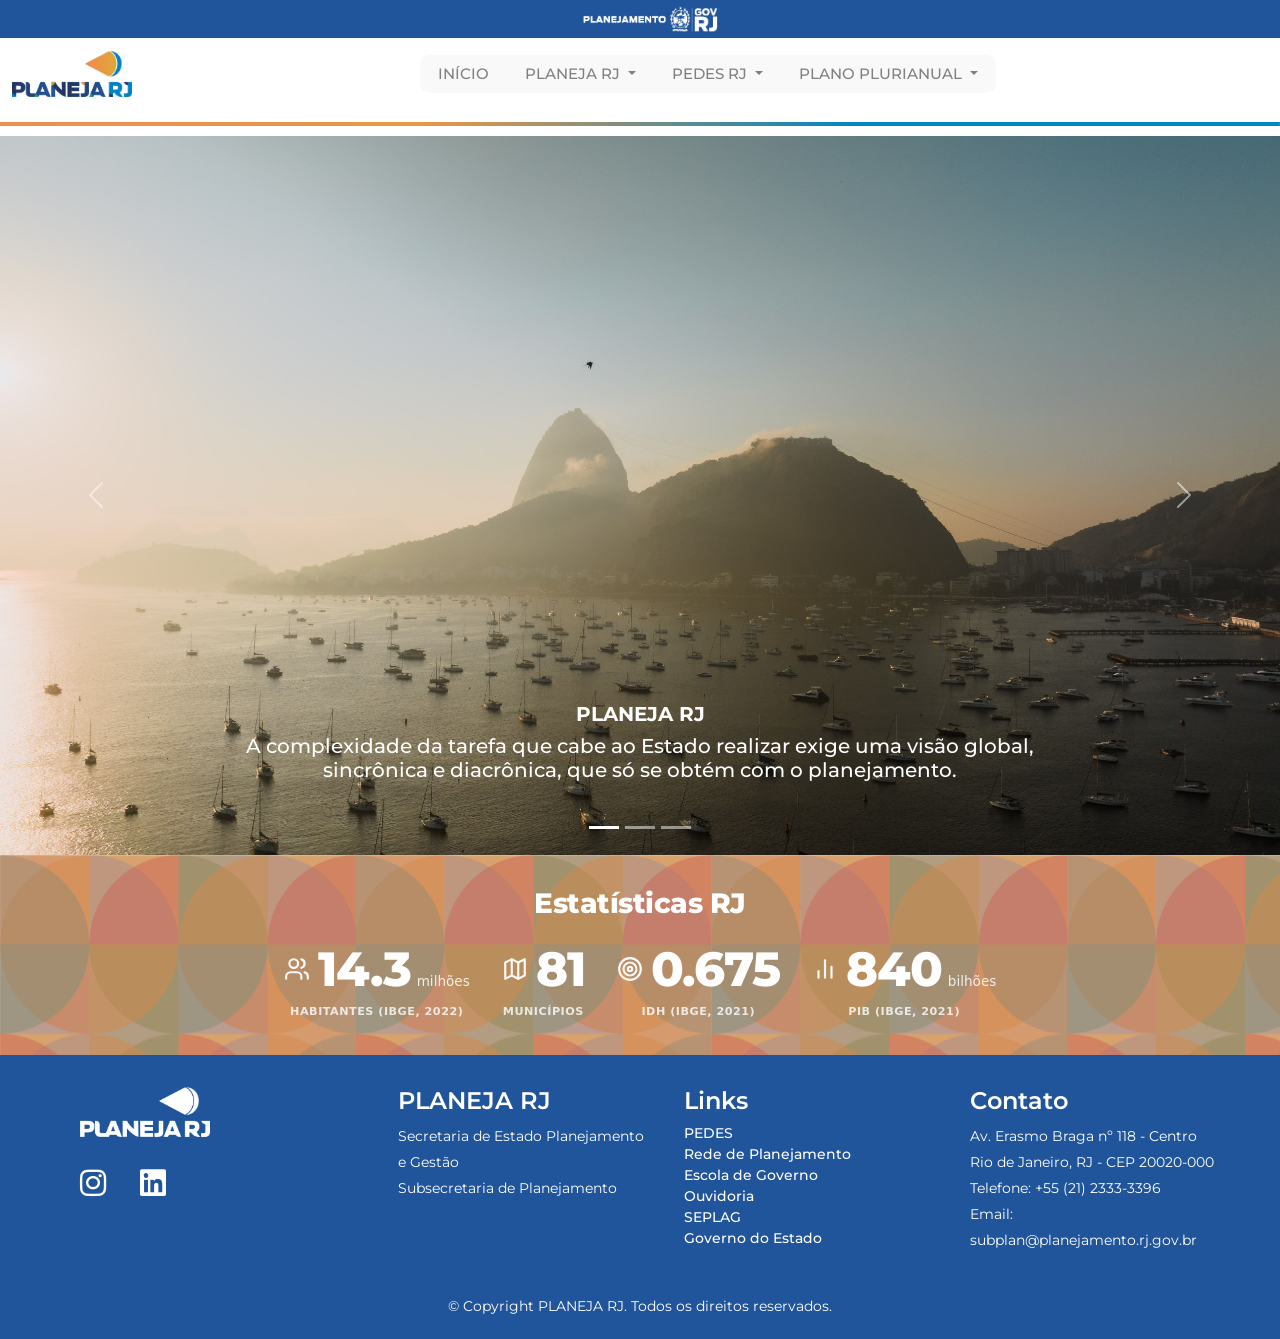
==== commit 1baa2452: "home fotos novas" ====
--- a/index.html
+++ b/index.html
@@ -117,7 +117,7 @@
         </div>
         <div class="carousel-inner">
           <div class="carousel-item active">
-            <img src="./assets/img/home/dedo.png" class="d-block w-100 h-100" alt="...">
+            <img src="./assets/img/home/pexels-kelly-23732417.jpg.jpeg" class="d-block w-100 h-100" alt="...">
             <div class="carousel-caption d-none d-md-block">
               <h5><B>PLANEJA RJ</B></h5>
               <h5>A complexidade da tarefa que cabe ao Estado realizar exige uma visão global, sincrônica e diacrônica,
@@ -126,7 +126,7 @@
             </div>
           </div>
           <div class="carousel-item">
-            <img src="./assets/img/home/mac.png" class="d-block w-100 h-100" alt="...">
+            <img src="./assets/img/home/pexels-cax0000-1959066.jpg.jpeg" class="d-block w-100 h-100" alt="...">
             <div class="carousel-caption d-none d-md-block">
               <h5><B>PLANEJA RJ</B></h5>
               <h5>O Estado não é um espaço estático e o planejamento territorial deve compreender e atuar sobre as
@@ -136,7 +136,7 @@
             </div>
           </div>
           <div class="carousel-item">
-            <img src="./assets/img/home/paraty.png" class="d-block w-100 h-100" alt="...">
+            <img src="./assets/img/home/pexels-kaio-fonseca-mazao-2161298550-38516344.jpg.jpeg" class="d-block w-100 h-100" alt="...">
             <div class="carousel-caption d-none d-md-block">
               <h5><B>PLANEJA RJ</B></h5>
               <h5>Planejar é traçar um caminho para um objetivo: <BR>é a primeira função da administração e a base das
@@ -226,7 +226,7 @@
 
   </section>
 
-  <footer>
+  <footer class="footerhome">
     <div id="footer_content">
       <div id="footer_contacts menuu">
         <img class="img-footer" src="./assets/img/logos/planeja_rj_branco.png" alt=""><br><br>
--- a/style.css
+++ b/style.css
@@ -3452,7 +3452,7 @@
   margin-top: 0 !important;
 }
 
-footer {
+.footerhome {
     margin-top: 0 !important;
 }
 
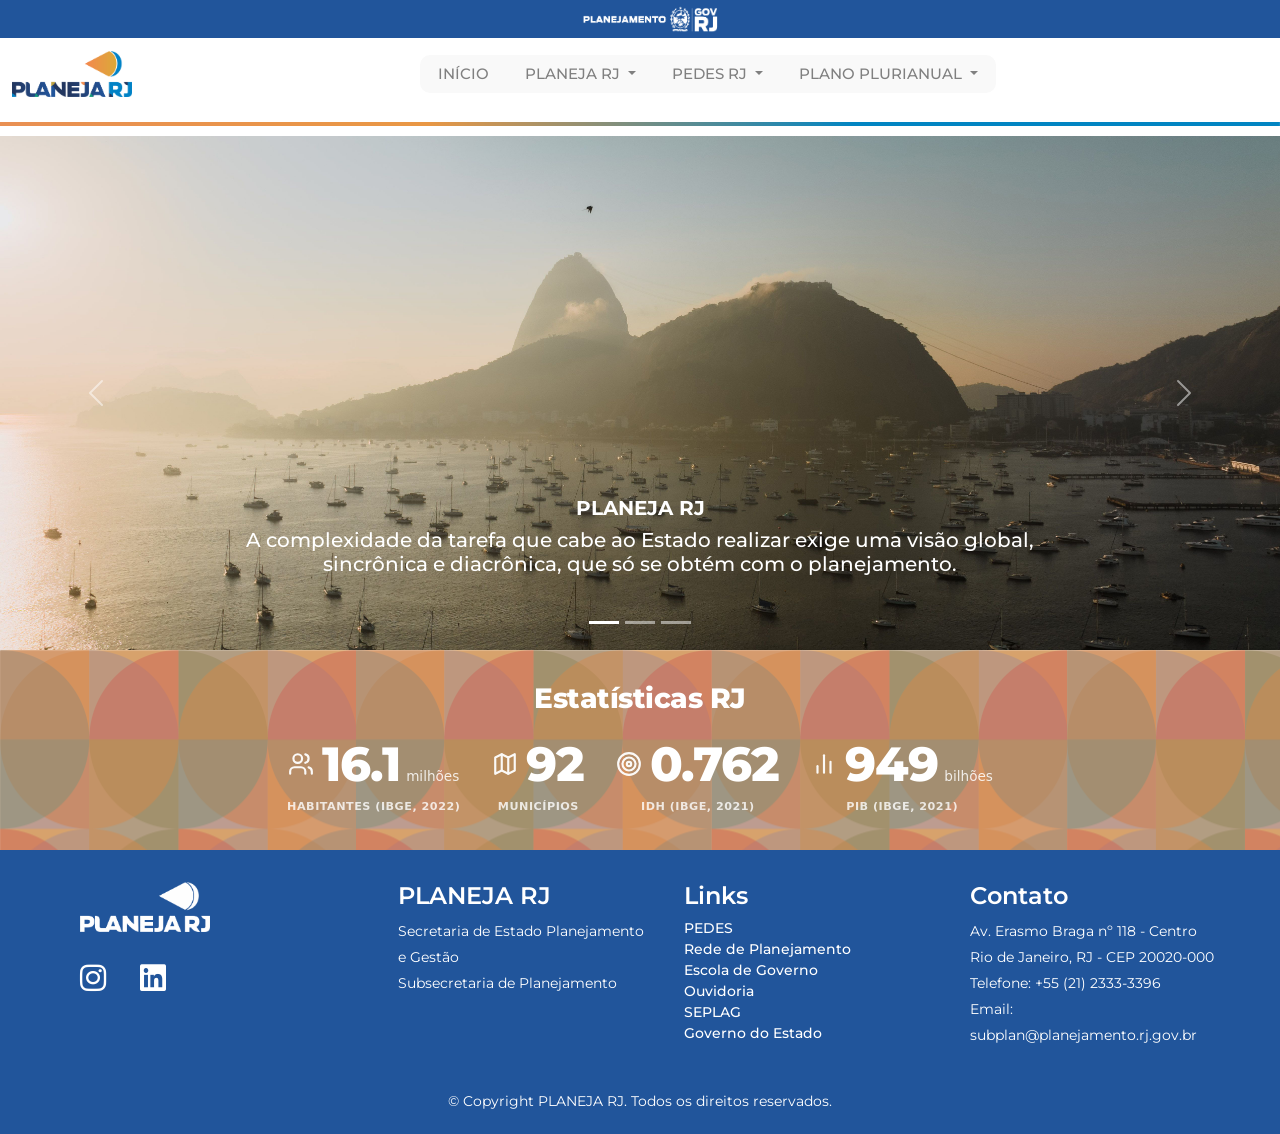
==== commit 4ae18896: "novas fotos" ====
--- a/index.html
+++ b/index.html
@@ -117,7 +117,7 @@
         </div>
         <div class="carousel-inner">
           <div class="carousel-item active">
-            <img src="./assets/img/home/pexels-kelly-23732417.jpg.jpeg" class="d-block w-100 h-100" alt="...">
+            <img src="./assets/img/home/imagem_home_01.jpg.jpeg" class="d-block w-100 h-100" alt="...">
             <div class="carousel-caption d-none d-md-block">
               <h5><B>PLANEJA RJ</B></h5>
               <h5>A complexidade da tarefa que cabe ao Estado realizar exige uma visão global, sincrônica e diacrônica,
@@ -126,7 +126,7 @@
             </div>
           </div>
           <div class="carousel-item">
-            <img src="./assets/img/home/pexels-cax0000-1959066.jpg.jpeg" class="d-block w-100 h-100" alt="...">
+            <img src="./assets/img/home/imagem_home_02.jpg.jpeg" class="d-block w-100 h-100" alt="...">
             <div class="carousel-caption d-none d-md-block">
               <h5><B>PLANEJA RJ</B></h5>
               <h5>O Estado não é um espaço estático e o planejamento territorial deve compreender e atuar sobre as
@@ -136,7 +136,7 @@
             </div>
           </div>
           <div class="carousel-item">
-            <img src="./assets/img/home/pexels-kaio-fonseca-mazao-2161298550-38516344.jpg.jpeg" class="d-block w-100 h-100" alt="...">
+            <img src="./assets/img/home/imagem_home_03.jpg.jpeg" class="d-block w-100 h-100" alt="...">
             <div class="carousel-caption d-none d-md-block">
               <h5><B>PLANEJA RJ</B></h5>
               <h5>Planejar é traçar um caminho para um objetivo: <BR>é a primeira função da administração e a base das
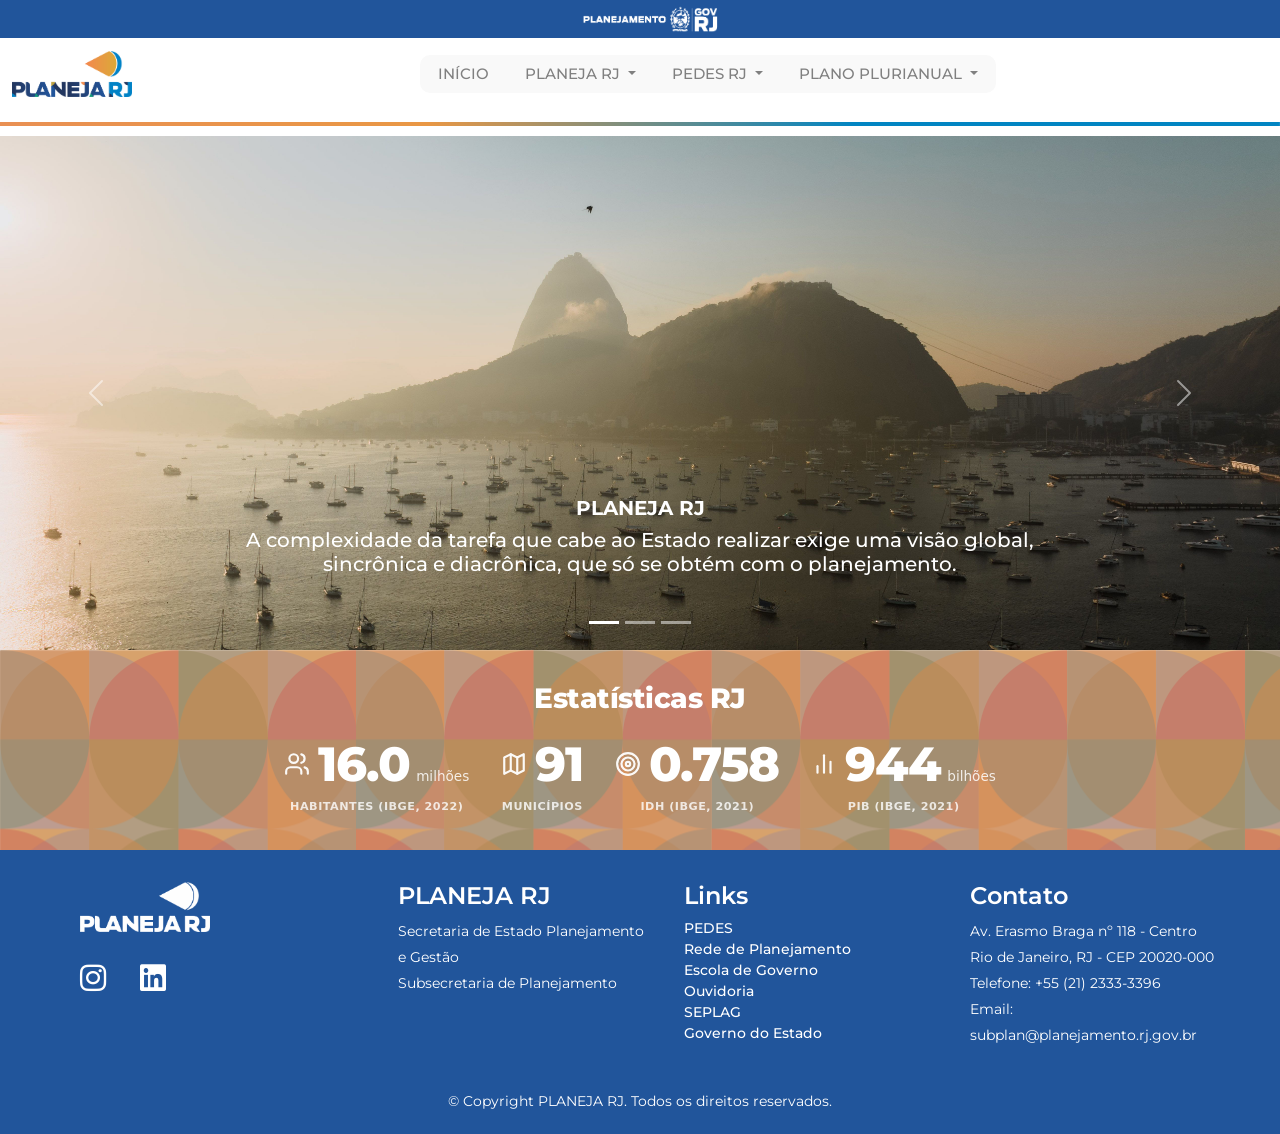
==== commit 25132d0b: "mac" ====
--- a/index.html
+++ b/index.html
@@ -126,7 +126,7 @@
             </div>
           </div>
           <div class="carousel-item">
-            <img src="./assets/img/home/imagem_home_02.jpg.jpeg" class="d-block w-100 h-100" alt="...">
+            <img src="./assets/img/home/imagem_home_02.jpg (1).jpeg" class="d-block w-100 h-100" alt="...">
             <div class="carousel-caption d-none d-md-block">
               <h5><B>PLANEJA RJ</B></h5>
               <h5>O Estado não é um espaço estático e o planejamento territorial deve compreender e atuar sobre as
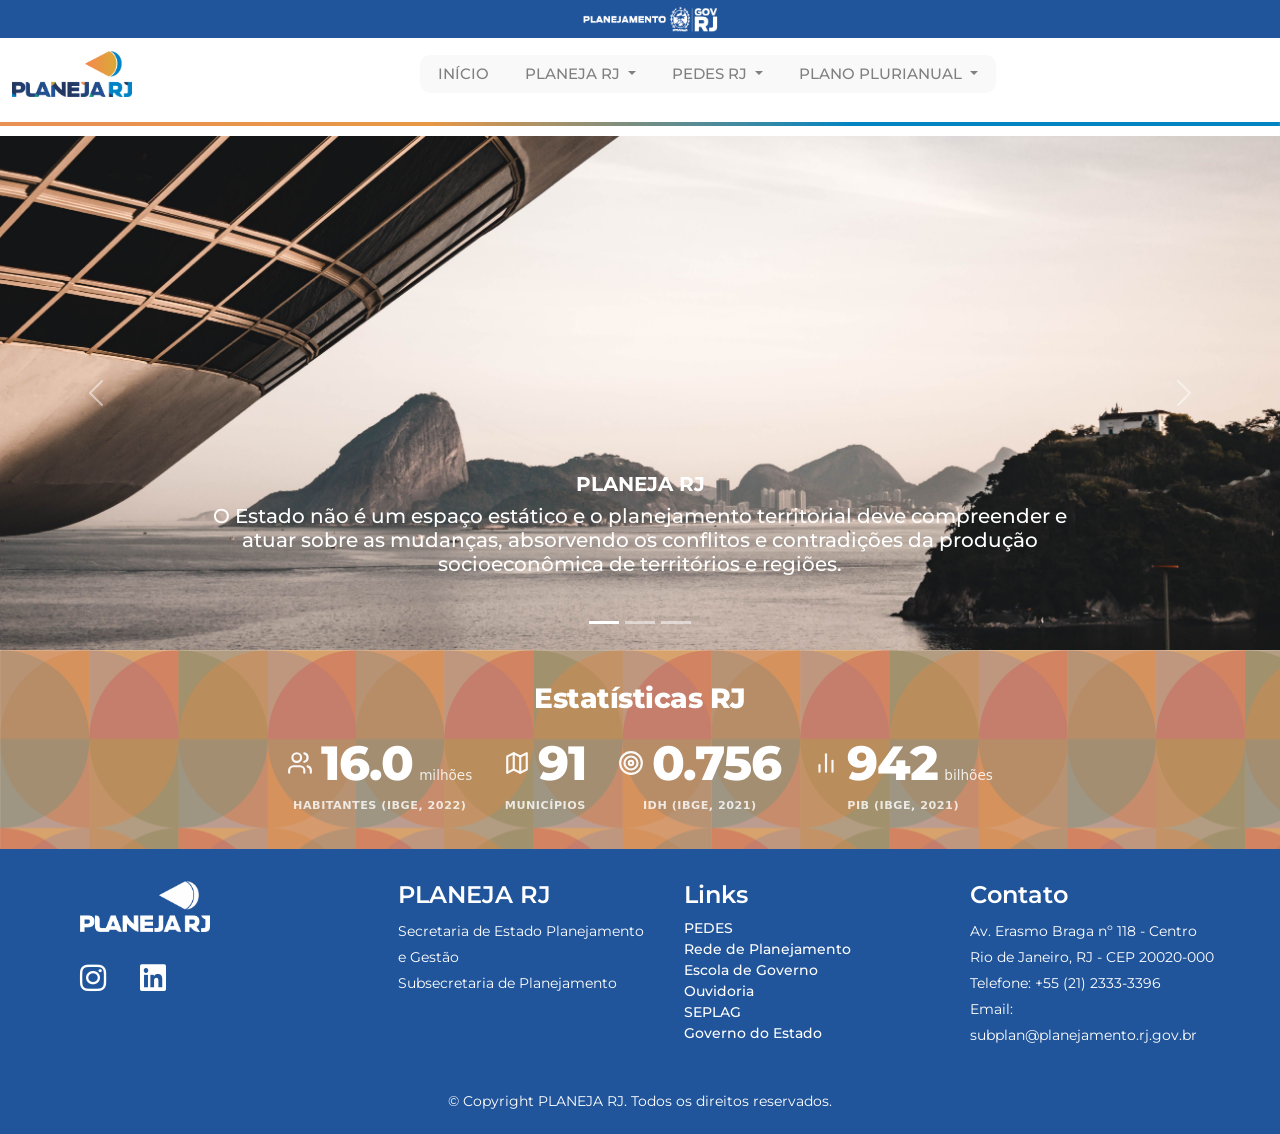
==== commit 3f4a18a9: "novas img home" ====
--- a/index.html
+++ b/index.html
@@ -117,15 +117,6 @@
         </div>
         <div class="carousel-inner">
           <div class="carousel-item active">
-            <img src="./assets/img/home/imagem_home_01.jpg.jpeg" class="d-block w-100 h-100" alt="...">
-            <div class="carousel-caption d-none d-md-block">
-              <h5><B>PLANEJA RJ</B></h5>
-              <h5>A complexidade da tarefa que cabe ao Estado realizar exige uma visão global, sincrônica e diacrônica,
-                que só se obtém com o planejamento.</h5><br>
-              <!-- <p class="text-center">akjakj ahajahaaoa aoaoaija aoajoaijaoi aoaoajoajoa.</p> -->
-            </div>
-          </div>
-          <div class="carousel-item">
             <img src="./assets/img/home/imagem_home_02.jpg (1).jpeg" class="d-block w-100 h-100" alt="...">
             <div class="carousel-caption d-none d-md-block">
               <h5><B>PLANEJA RJ</B></h5>
@@ -141,9 +132,18 @@
               <h5><B>PLANEJA RJ</B></h5>
               <h5>Planejar é traçar um caminho para um objetivo: <BR>é a primeira função da administração e a base das
                 demais.</h5><br>
-              <!-- <p class="text-center">akjakj ahajahaaoa aoaoaija aoajoaijaoi aoaoajoajoa.</p> -->
+                <!-- <p class="text-center">akjakj ahajahaaoa aoaoaija aoajoaijaoi aoaoajoajoa.</p> -->
+              </div>
             </div>
-          </div>
+            <div class="carousel-item">
+              <img src="./assets/img/home/imagem_home_04.jpg" class="d-block w-100 h-100" alt="...">
+              <div class="carousel-caption d-none d-md-block">
+                <h5><B>PLANEJA RJ</B></h5>
+                <h5>A complexidade da tarefa que cabe ao Estado realizar exige uma visão global, sincrônica e diacrônica,
+                  que só se obtém com o planejamento.</h5><br>
+                <!-- <p class="text-center">akjakj ahajahaaoa aoaoaija aoajoaijaoi aoaoajoajoa.</p> -->
+              </div>
+            </div>
         </div>
         <button class="carousel-control-prev" type="button" data-bs-target="#carouselExampleCaptions"
           data-bs-slide="prev">
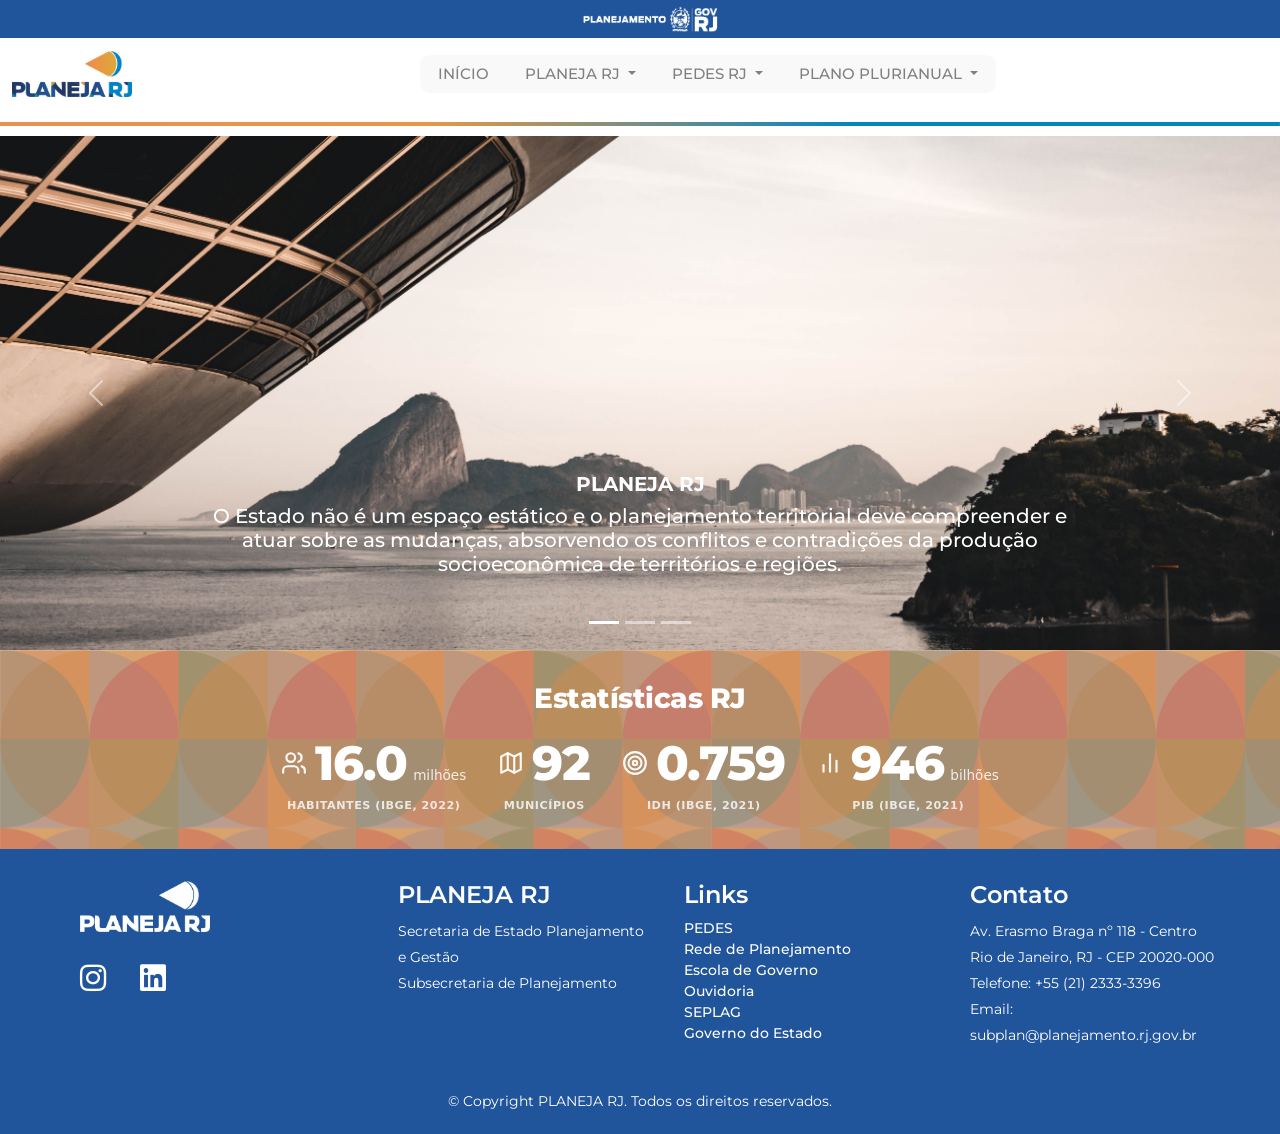
==== commit 398502a2: "logo planejamento" ====
--- a/index.html
+++ b/index.html
@@ -98,7 +98,7 @@
           </ul>
         </div>
         <a href="https://www.rj.gov.br/" target="_blank" class="logoplanejamento">
-          <img class="logoplanejamento" src="../assets/img/logos/Avatar_Planejamento.png" alt=""></a>
+          <img class="logoplanejamento" src="./assets/img/logos/Avatar_Planejamento.png" alt=""></a>
       </div>
     </nav>
     <img class="line" src="./assets/img/logos/linha.png" alt="">
